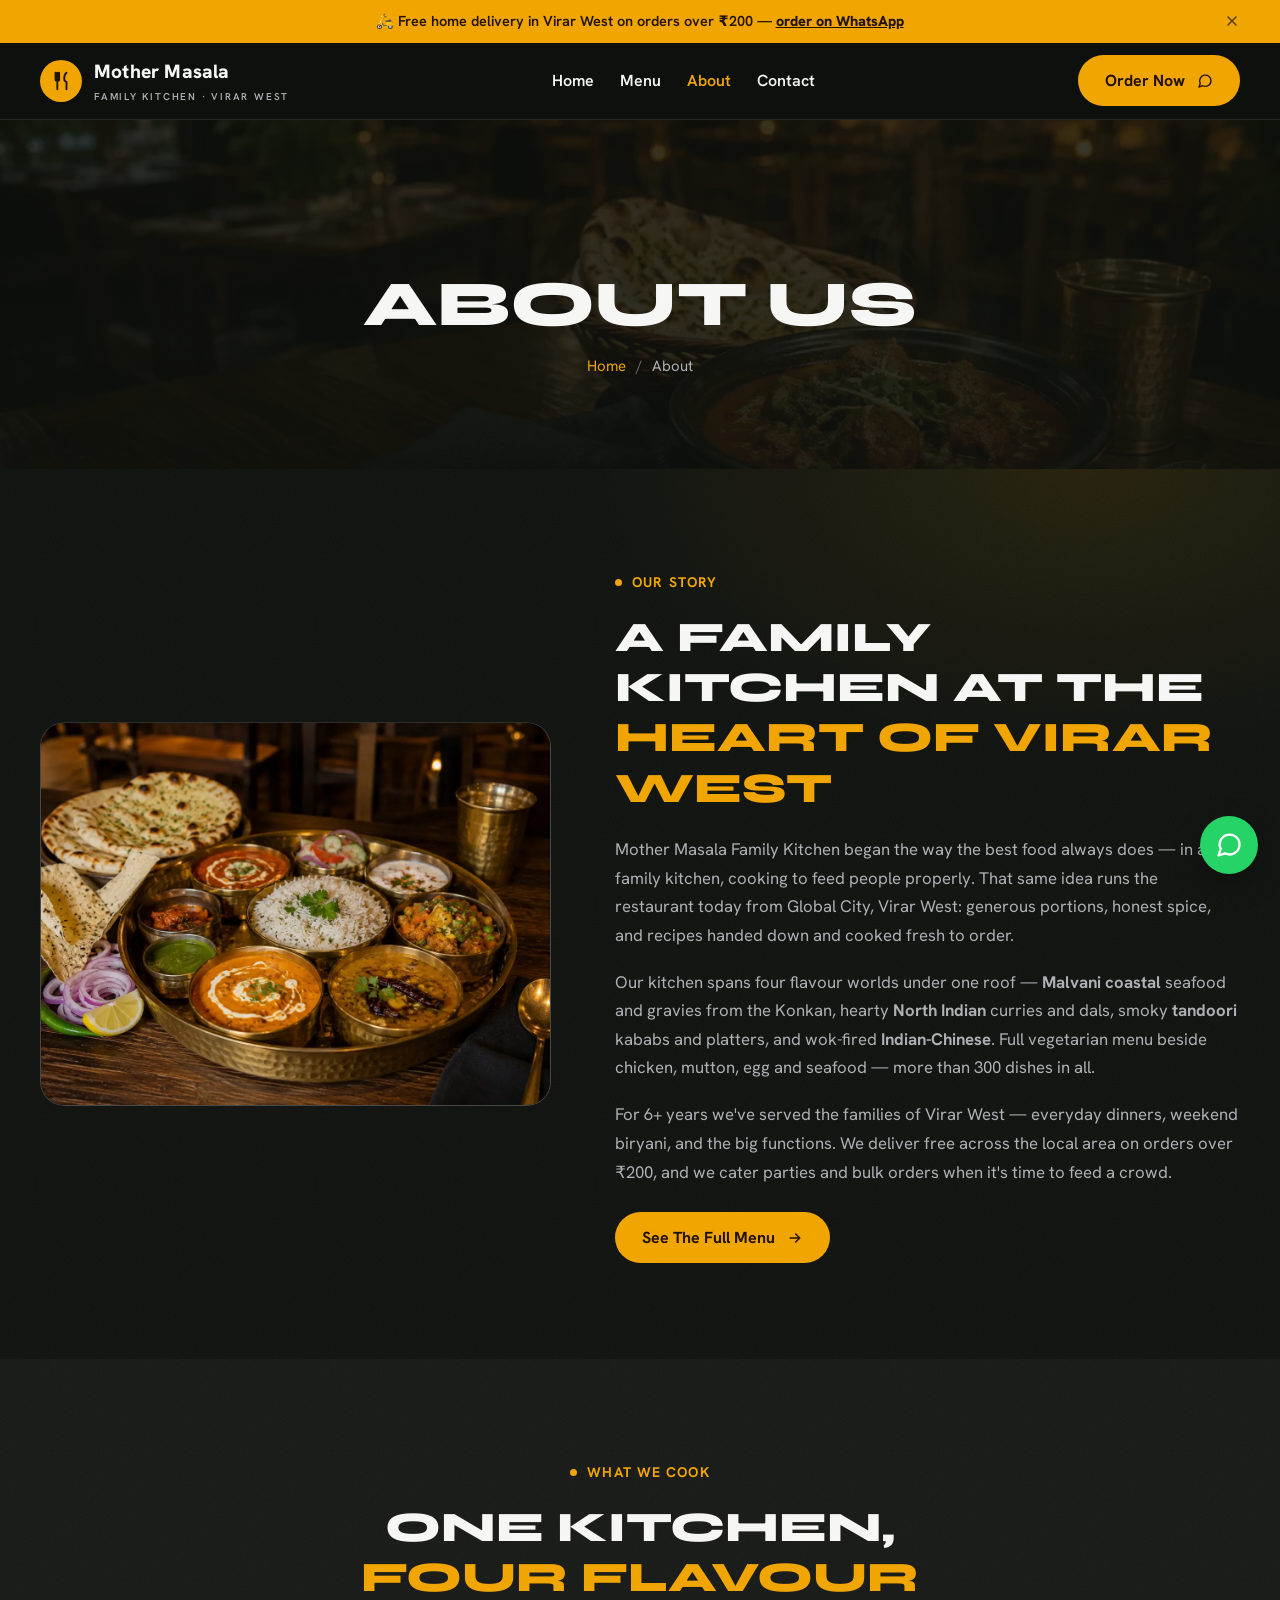
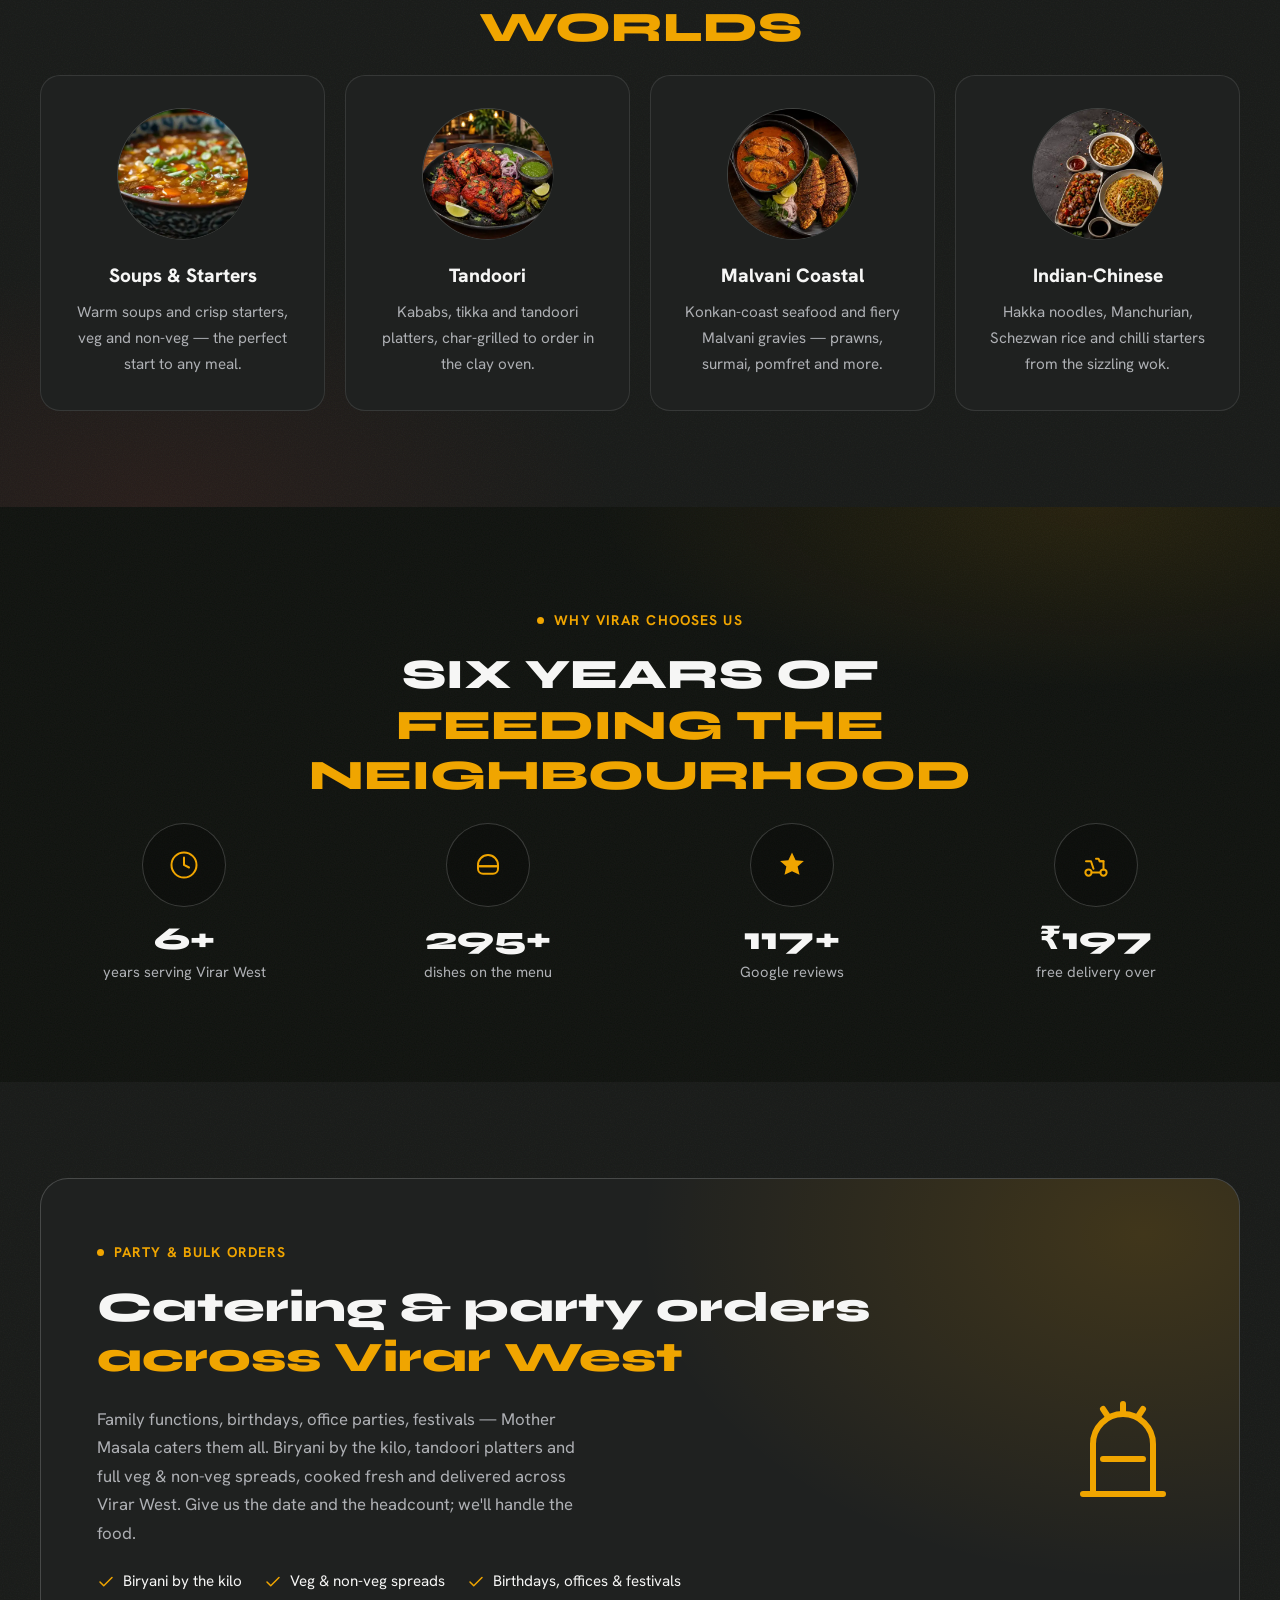
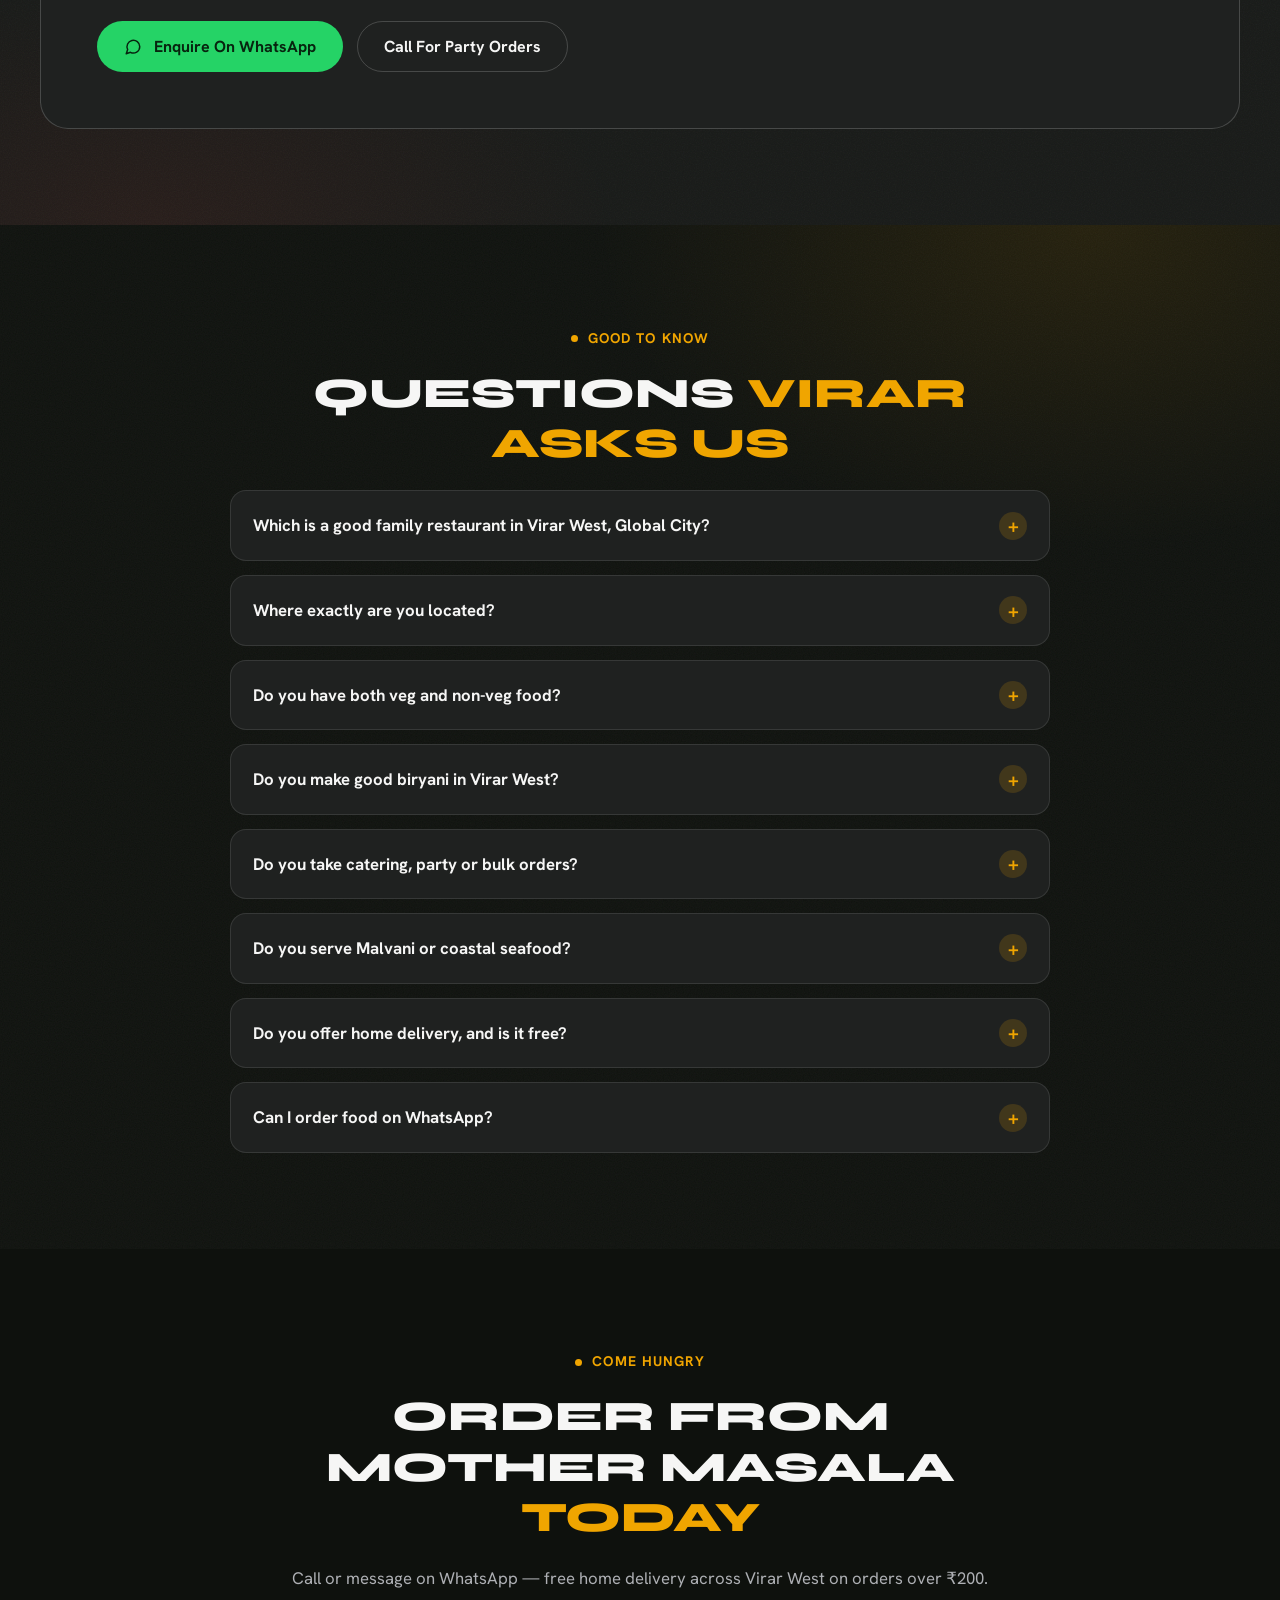
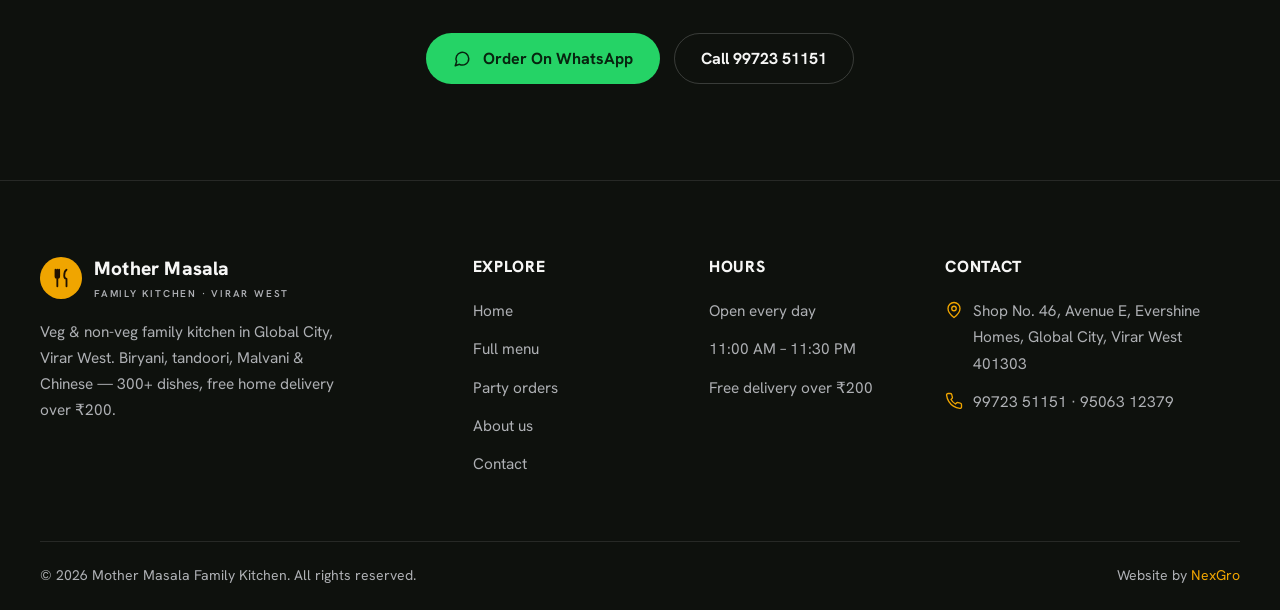
==== about.html @ 37868509 "Rebuild site: new design, 4 pages, SEO-preserving migration Replaces the Tailwind-CDN build with a h" ====
<!DOCTYPE html>
<html lang="en">
<head>
  <meta charset="UTF-8">
  <meta name="viewport" content="width=device-width, initial-scale=1">
  <title>About Us | Mother Masala Family Kitchen, Global City, Virar West</title>
  <meta name="description" content="Mother Masala Family Kitchen — a family restaurant in Global City, Virar West serving veg &amp; non-veg since day one: biryani, tandoori, Malvani coastal &amp; Indian-Chinese. Catering, party orders &amp; free home delivery over ₹200.">
  <meta name="robots" content="index, follow">
  <link rel="canonical" href="https://mothermasalafamilykitchen.online/about.html">
  <meta property="og:type" content="website">
  <meta property="og:title" content="About Mother Masala Family Kitchen, Virar West">
  <meta property="og:description" content="Family kitchen in Global City, Virar West — biryani, tandoori, Malvani &amp; Chinese. Catering &amp; free delivery over ₹200.">
  <meta property="og:url" content="https://mothermasalafamilykitchen.online/about.html">
  <meta property="og:image" content="https://mothermasalafamilykitchen.online/assets/img/og-image.jpg">
  <meta property="og:image:width" content="1200">
  <meta property="og:image:height" content="630">
  <meta property="og:locale" content="en_IN">
  <meta property="og:site_name" content="Mother Masala Family Kitchen">
  <meta name="twitter:card" content="summary_large_image">
  <meta name="twitter:title" content="About Mother Masala Family Kitchen, Virar West">
  <meta name="twitter:description" content="Family kitchen in Global City, Virar West — biryani, tandoori, Malvani &amp; Chinese. Catering &amp; free delivery over ₹200.">
  <meta name="twitter:image" content="https://mothermasalafamilykitchen.online/assets/img/og-image.jpg">
  <meta name="theme-color" content="#0e110d">
  <link rel="icon" type="image/png" href="assets/logo.png">
  <script>document.documentElement.classList.add('js')</script>
  <link rel="preconnect" href="https://fonts.googleapis.com">
  <link rel="preconnect" href="https://fonts.gstatic.com" crossorigin>
  <link href="https://fonts.googleapis.com/css2?family=Hanken+Grotesk:wght@400..800&family=Syne:wght@700..800&display=swap" rel="stylesheet">
  <link rel="stylesheet" href="assets/css/style.css">
  <script type="application/ld+json">
  {
    "@context": "https://schema.org",
    "@type": "FAQPage",
    "mainEntity": [
      { "@type": "Question", "name": "Which is a good family restaurant in Virar West, Global City?", "acceptedAnswer": { "@type": "Answer", "text": "Mother Masala Family Kitchen is a veg & non-veg family restaurant in Global City, Virar West — Shop No. 46, Avenue E, Evershine Homes. We serve biryani, tandoori, Malvani coastal and Indian-Chinese, with 300+ dishes, open every day from 11:00 AM to 11:30 PM." } },
      { "@type": "Question", "name": "Where exactly is Mother Masala located in Virar West?", "acceptedAnswer": { "@type": "Answer", "text": "We are at Shop No. 46, Avenue E, Evershine Homes, Global City, Virar West, Maharashtra 401303 — a short auto-rickshaw ride from Virar railway station." } },
      { "@type": "Question", "name": "Do you have both veg and non-veg food?", "acceptedAnswer": { "@type": "Answer", "text": "Yes. We have a full vegetarian menu — paneer dishes, veg biryani, Chinese and veg tandoori — alongside chicken, mutton, egg and seafood. Over 300 dishes in total." } },
      { "@type": "Question", "name": "Do you make good biryani in Virar West?", "acceptedAnswer": { "@type": "Answer", "text": "Biryani is one of our most-ordered dishes. We make chicken, mutton, veg, egg and Hyderabadi-style biryani, cooked fresh in half and full portions — and by the kilo for parties and bulk orders." } },
      { "@type": "Question", "name": "Do you take catering, party or bulk orders in Virar West?", "acceptedAnswer": { "@type": "Answer", "text": "Yes. Mother Masala takes catering, party and bulk orders across Virar West for family functions, birthdays, office parties and festivals — biryani by the kilo, tandoori platters and veg & non-veg spreads. Message or call us with your date and headcount." } },
      { "@type": "Question", "name": "Do you serve Malvani or coastal seafood?", "acceptedAnswer": { "@type": "Answer", "text": "Yes. We serve Malvani chicken and mutton, plus coastal seafood — prawns, surmai, pomfret and bangda — priced on request at the day's market rate." } },
      { "@type": "Question", "name": "Do you offer home delivery in Virar West, and is it free?", "acceptedAnswer": { "@type": "Answer", "text": "We deliver across the Virar West area. Home delivery is free on orders over ₹200. Order on WhatsApp or by phone." } },
      { "@type": "Question", "name": "Can I order food on WhatsApp?", "acceptedAnswer": { "@type": "Answer", "text": "Yes — WhatsApp is the fastest way to order. Message +91 99723 51151 and we'll confirm your order and delivery time." } }
    ]
  }
  </script>
</head>
<body>
  <a class="skip-link" href="#main">Skip to content</a>

  <div class="delivery-banner" role="region" aria-label="Delivery offer">
    <div class="container">
      <span>🛵 Free home delivery in Virar West on orders over ₹200 — <a href="https://wa.me/919972351151?text=Hi%2C%20I%27d%20like%20to%20order%20from%20Mother%20Masala%3A%20">order on WhatsApp</a></span>
      <button class="banner-close" aria-label="Dismiss offer"><svg width="16" height="16" viewBox="0 0 24 24" fill="none" stroke="currentColor" stroke-width="2.4" stroke-linecap="round"><path d="M6 6l12 12M18 6L6 18"/></svg></button>
    </div>
  </div>

  <header class="site-header">
    <div class="container header-inner">
      <a class="brand" href="index.html">
        <span class="brand-mark" aria-hidden="true"><svg width="22" height="22" viewBox="0 0 24 24" fill="none" stroke="currentColor" stroke-width="2" stroke-linecap="round" stroke-linejoin="round"><path d="M6 3v7a2 2 0 0 0 4 0V3M8 3v18M18 3c-1.5 1-2.5 3-2.5 6.5 0 2 .5 3 2.5 3.5V21"/></svg></span>
        <span>Mother Masala<small>Family Kitchen · Virar West</small></span>
      </a>
      <nav class="site-nav" aria-label="Main">
        <a href="index.html">Home</a>
        <a href="menu.html">Menu</a>
        <a href="about.html" aria-current="page">About</a>
        <a href="contact.html">Contact</a>
      </nav>
      <a class="btn btn-accent header-cta" href="https://wa.me/919972351151?text=Hi%2C%20I%27d%20like%20to%20order%20from%20Mother%20Masala%3A%20">
        Order now
        <svg width="16" height="16" viewBox="0 0 24 24" fill="none" stroke="currentColor" stroke-width="2" stroke-linecap="round" stroke-linejoin="round" aria-hidden="true"><path d="M21 11.5a8.5 8.5 0 0 1-12.4 7.6L3 21l1.9-5.6A8.5 8.5 0 1 1 21 11.5Z"/></svg>
      </a>
      <button class="nav-toggle" aria-expanded="false" aria-label="Menu"><span></span><span></span><span></span></button>
    </div>
  </header>

  <main id="main">
    <!-- page-header band -->
    <section class="page-header">
      <div class="container">
        <h1 data-word-reveal>About Us</h1>
        <nav class="breadcrumb" aria-label="Breadcrumb"><a href="index.html">Home</a><span class="sep">/</span><span>About</span></nav>
      </div>
    </section>

    <!-- story split -->
    <section class="section about-legacy bg-warm">
      <div class="container legacy-grid">
        <figure class="legacy-panel" data-reveal>
          <img src="assets/img/legacy.webp" width="1000" height="750" loading="lazy" alt="Mother Masala family-style Indian spread">
        </figure>
        <div class="legacy-copy">
          <span class="eyebrow">Our story</span>
          <h2 data-word-reveal="scroll">A family kitchen at the <span class="accent-word">heart of Virar West</span></h2>
          <p data-fade>Mother Masala Family Kitchen began the way the best food always does — in a family kitchen, cooking to feed people properly. That same idea runs the restaurant today from Global City, Virar West: generous portions, honest spice, and recipes handed down and cooked fresh to order.</p>
          <p data-fade>Our kitchen spans four flavour worlds under one roof — <strong>Malvani coastal</strong> seafood and gravies from the Konkan, hearty <strong>North Indian</strong> curries and dals, smoky <strong>tandoori</strong> kababs and platters, and wok-fired <strong>Indian-Chinese</strong>. Full vegetarian menu beside chicken, mutton, egg and seafood — more than 300 dishes in all.</p>
          <p data-fade>For 6+ years we've served the families of Virar West — everyday dinners, weekend biryani, and the big functions. We deliver free across the local area on orders over ₹200, and we cater parties and bulk orders when it's time to feed a crowd.</p>
          <div class="legacy-actions" data-fade>
            <a class="btn btn-accent" href="menu.html">See the full menu<svg width="16" height="16" viewBox="0 0 24 24" fill="none" stroke="currentColor" stroke-width="2.4" stroke-linecap="round"><path d="M5 12h14M13 6l6 6-6 6"/></svg></a>
          </div>
        </div>
      </div>
    </section>

    <!-- cuisine range -->
    <section class="section cuisines bg-warm-2">
      <div class="container">
        <div class="section-head center">
          <span class="eyebrow">What we cook</span>
          <h2 data-word-reveal="scroll">One kitchen, <span class="accent-word">four flavour worlds</span></h2>
        </div>
        <div class="cuisine-grid" data-fade-group="4">
          <article class="cuisine-card"><figure class="cuisine-photo" data-reveal><img src="assets/img/cuisine-soup.webp" width="480" height="480" loading="lazy" alt="Hot Indian-Chinese soup"></figure><h3>Soups &amp; Starters</h3><p>Warm soups and crisp starters, veg and non-veg — the perfect start to any meal.</p></article>
          <article class="cuisine-card"><figure class="cuisine-photo" data-reveal><img src="assets/img/cuisine-tandoori.webp" width="480" height="480" loading="lazy" alt="Tandoori grill platter"></figure><h3>Tandoori</h3><p>Kababs, tikka and tandoori platters, char-grilled to order in the clay oven.</p></article>
          <article class="cuisine-card"><figure class="cuisine-photo" data-reveal><img src="assets/img/cuisine-seafood.webp" width="480" height="480" loading="lazy" alt="Malvani coastal curry"></figure><h3>Malvani Coastal</h3><p>Konkan-coast seafood and fiery Malvani gravies — prawns, surmai, pomfret and more.</p></article>
          <article class="cuisine-card"><figure class="cuisine-photo" data-reveal><img src="assets/img/cuisine-noodles.webp" width="480" height="480" loading="lazy" alt="Indian-Chinese hakka noodles"></figure><h3>Indian-Chinese</h3><p>Hakka noodles, Manchurian, Schezwan rice and chilli starters from the sizzling wok.</p></article>
        </div>
      </div>
    </section>

    <!-- why / stats -->
    <section class="section whyus bg-warm">
      <div class="container">
        <div class="section-head center">
          <span class="eyebrow">Why Virar chooses us</span>
          <h2 data-word-reveal="scroll">Six years of <span class="accent-word">feeding the neighbourhood</span></h2>
        </div>
        <div class="stats-strip" data-fade-group="4" style="border-top:0;margin-top:20px;padding-top:0">
          <div class="stat-item"><span class="stat-circ" aria-hidden="true"><svg width="30" height="30" viewBox="0 0 24 24" fill="none" stroke="currentColor" stroke-width="1.6" stroke-linecap="round"><circle cx="12" cy="12" r="10"/><path d="M12 6v6l4 2"/></svg></span><span class="num"><span data-count="6">0</span>+</span><span class="lbl">years serving Virar West</span></div>
          <div class="stat-item"><span class="stat-circ" aria-hidden="true"><svg width="30" height="30" viewBox="0 0 24 24" fill="none" stroke="currentColor" stroke-width="1.6" stroke-linecap="round" stroke-linejoin="round"><path d="M4 12a8 8 0 0 1 16 0v1H4Z"/><path d="M4 13h16v2a4 4 0 0 1-4 4H8a4 4 0 0 1-4-4Z"/></svg></span><span class="num"><span data-count="300">0</span>+</span><span class="lbl">dishes on the menu</span></div>
          <div class="stat-item"><span class="stat-circ" aria-hidden="true"><svg width="30" height="30" viewBox="0 0 24 24" fill="currentColor"><path d="M12 2l2.9 6.26 6.6.56-5 4.4 1.5 6.48L12 16.9 5.99 19.7l1.5-6.48-5-4.4 6.6-.56L12 2Z"/></svg></span><span class="num"><span data-count="119">0</span>+</span><span class="lbl">Google reviews</span></div>
          <div class="stat-item"><span class="stat-circ" aria-hidden="true"><svg width="30" height="30" viewBox="0 0 24 24" fill="none" stroke="currentColor" stroke-width="1.6" stroke-linecap="round" stroke-linejoin="round"><circle cx="6" cy="18" r="2.5"/><circle cx="18" cy="18" r="2.5"/><path d="M8.5 18h7M18 15.5V9h-3l-1-2h-2"/><path d="M4 9h4l2 6M15 9h3"/></svg></span><span class="num">₹<span data-count="200">0</span></span><span class="lbl">free delivery over</span></div>
        </div>
      </div>
    </section>

    <!-- party / catering -->
    <section class="section party bg-warm-2" id="party">
      <div class="container">
        <div class="party-inner" data-fade>
          <div class="party-copy">
            <span class="eyebrow">Party &amp; bulk orders</span>
            <h2 data-word-reveal="scroll">Catering &amp; party orders <span class="accent-word">across Virar West</span></h2>
            <p class="lead">Family functions, birthdays, office parties, festivals — Mother Masala caters them all. Biryani by the kilo, tandoori platters and full veg &amp; non-veg spreads, cooked fresh and delivered across Virar West. Give us the date and the headcount; we'll handle the food.</p>
            <ul class="party-points">
              <li><svg width="18" height="18" viewBox="0 0 24 24" fill="none" stroke="currentColor" stroke-width="2" stroke-linecap="round" stroke-linejoin="round"><path d="M20 6 9 17l-5-5"/></svg>Biryani by the kilo</li>
              <li><svg width="18" height="18" viewBox="0 0 24 24" fill="none" stroke="currentColor" stroke-width="2" stroke-linecap="round" stroke-linejoin="round"><path d="M20 6 9 17l-5-5"/></svg>Veg &amp; non-veg spreads</li>
              <li><svg width="18" height="18" viewBox="0 0 24 24" fill="none" stroke="currentColor" stroke-width="2" stroke-linecap="round" stroke-linejoin="round"><path d="M20 6 9 17l-5-5"/></svg>Birthdays, offices &amp; festivals</li>
            </ul>
            <div class="party-actions">
              <a class="btn btn-wa" href="https://wa.me/919972351151?text=Hi%20Mother%20Masala%2C%20I%27d%20like%20to%20enquire%20about%20party%20%2F%20catering%20orders%3A"><svg width="18" height="18" viewBox="0 0 24 24" fill="none" stroke="currentColor" stroke-width="2" stroke-linecap="round" stroke-linejoin="round" aria-hidden="true"><path d="M21 11.5a8.5 8.5 0 0 1-12.4 7.6L3 21l1.9-5.6A8.5 8.5 0 1 1 21 11.5Z"/></svg>Enquire on WhatsApp</a>
              <a class="btn btn-outline" href="tel:+919972351151">Call for party orders</a>
            </div>
          </div>
          <svg class="party-icon" viewBox="0 0 24 24" fill="none" stroke="currentColor" stroke-width="1.2" stroke-linecap="round" stroke-linejoin="round" aria-hidden="true"><path d="M4 20h16M6 20V10a6 6 0 0 1 12 0v10"/><path d="M12 4V2M9 4.5 8 3M15 4.5 16 3"/><path d="M8 13h8"/></svg>
        </div>
      </div>
    </section>

    <!-- FAQ -->
    <section class="section faq bg-warm">
      <div class="container">
        <div class="section-head center">
          <span class="eyebrow">Good to know</span>
          <h2 data-word-reveal="scroll">Questions <span class="accent-word">Virar asks us</span></h2>
        </div>
        <div class="faq-list" data-fade-group="4">
          <details class="faq-item"><summary>Which is a good family restaurant in Virar West, Global City?</summary><div class="faq-a">Mother Masala Family Kitchen is a veg &amp; non-veg family restaurant right in Global City, Virar West — Shop No. 46, Avenue E, Evershine Homes. We serve biryani, tandoori, Malvani coastal and Indian-Chinese, with 300+ dishes, open every day 11:00 AM – 11:30 PM.</div></details>
          <details class="faq-item"><summary>Where exactly are you located?</summary><div class="faq-a">Shop No. 46, Avenue E, Evershine Homes, Global City, Virar West, Maharashtra 401303 — a short auto-rickshaw ride from Virar railway station. <a href="https://www.google.com/maps/search/Evershine+Homes+Global+City+Virar+West+401303">Get directions on Google Maps.</a></div></details>
          <details class="faq-item"><summary>Do you have both veg and non-veg food?</summary><div class="faq-a">Yes. There's a full vegetarian menu — paneer, veg biryani, veg Chinese and veg tandoori — right beside chicken, mutton, egg and seafood. More than 300 dishes in total.</div></details>
          <details class="faq-item"><summary>Do you make good biryani in Virar West?</summary><div class="faq-a">Biryani is one of our most-ordered dishes — chicken, mutton, veg, egg and Hyderabadi styles, cooked fresh in half and full portions, and available by the kilo for parties.</div></details>
          <details class="faq-item"><summary>Do you take catering, party or bulk orders?</summary><div class="faq-a">Yes — we cater family functions, birthdays, office parties and festivals across Virar West: biryani by the kilo, tandoori platters and veg &amp; non-veg spreads. <a href="https://wa.me/919972351151?text=Hi%20Mother%20Masala%2C%20I%27d%20like%20to%20enquire%20about%20party%20%2F%20catering%20orders%3A">Message us on WhatsApp</a> with your date and headcount.</div></details>
          <details class="faq-item"><summary>Do you serve Malvani or coastal seafood?</summary><div class="faq-a">Yes — Malvani chicken and mutton, plus coastal seafood like prawns, surmai, pomfret and bangda, priced on request at the day's market rate.</div></details>
          <details class="faq-item"><summary>Do you offer home delivery, and is it free?</summary><div class="faq-a">We deliver across the Virar West area, and home delivery is free on orders over ₹200. Order on WhatsApp or by phone.</div></details>
          <details class="faq-item"><summary>Can I order food on WhatsApp?</summary><div class="faq-a">Yes — WhatsApp is the fastest way. <a href="https://wa.me/919972351151?text=Hi%2C%20I%27d%20like%20to%20order%20from%20Mother%20Masala%3A%20">Message +91 99723 51151</a> and we'll confirm your order and delivery time.</div></details>
        </div>
      </div>
    </section>

    <!-- order/delivery CTA band -->
    <section class="section reviews bg-band band-delivery">
      <div class="container">
        <div class="section-head center">
          <span class="eyebrow">Come hungry</span>
          <h2 data-word-reveal="scroll">Order from Mother Masala <span class="accent-word">today</span></h2>
          <p>Call or message on WhatsApp — free home delivery across Virar West on orders over ₹200.</p>
        </div>
        <div class="reviews-cta" style="justify-content:center;display:flex;flex-wrap:wrap;gap:14px" data-fade>
          <a class="btn btn-wa" href="https://wa.me/919972351151?text=Hi%2C%20I%27d%20like%20to%20order%20from%20Mother%20Masala%3A%20"><svg width="18" height="18" viewBox="0 0 24 24" fill="none" stroke="currentColor" stroke-width="2" stroke-linecap="round" stroke-linejoin="round" aria-hidden="true"><path d="M21 11.5a8.5 8.5 0 0 1-12.4 7.6L3 21l1.9-5.6A8.5 8.5 0 1 1 21 11.5Z"/></svg>Order on WhatsApp</a>
          <a class="btn btn-outline" href="tel:+919972351151">Call 99723 51151</a>
        </div>
      </div>
    </section>
  </main>

  <footer class="site-footer">
    <div class="container">
      <div class="footer-grid">
        <div class="footer-brand">
          <a class="brand" href="index.html"><span class="brand-mark" aria-hidden="true"><svg width="22" height="22" viewBox="0 0 24 24" fill="none" stroke="currentColor" stroke-width="2" stroke-linecap="round" stroke-linejoin="round"><path d="M6 3v7a2 2 0 0 0 4 0V3M8 3v18M18 3c-1.5 1-2.5 3-2.5 6.5 0 2 .5 3 2.5 3.5V21"/></svg></span><span>Mother Masala<small>Family Kitchen · Virar West</small></span></a>
          <p>Veg &amp; non-veg family kitchen in Global City, Virar West. Biryani, tandoori, Malvani &amp; Chinese — 300+ dishes, free home delivery over ₹200.</p>
        </div>
        <nav aria-label="Footer">
          <h3>Explore</h3>
          <ul class="footer-list"><li><a href="index.html">Home</a></li><li><a href="menu.html">Full menu</a></li><li><a href="index.html#party">Party orders</a></li><li><a href="about.html">About us</a></li><li><a href="contact.html">Contact</a></li></ul>
        </nav>
        <div>
          <h3>Hours</h3>
          <ul class="footer-list"><li>Open every day</li><li>11:00 AM – 11:30 PM</li><li>Free delivery over ₹200</li></ul>
        </div>
        <div>
          <h3>Contact</h3>
          <ul class="footer-contact">
            <li><svg width="18" height="18" viewBox="0 0 24 24" fill="none" stroke="currentColor" stroke-width="1.8" stroke-linecap="round" stroke-linejoin="round" aria-hidden="true"><path d="M20 10c0 6-8 12-8 12s-8-6-8-12a8 8 0 0 1 16 0Z"/><circle cx="12" cy="10" r="3"/></svg><span>Shop No. 46, Avenue E, Evershine Homes, Global City, Virar West 401303</span></li>
            <li><svg width="18" height="18" viewBox="0 0 24 24" fill="none" stroke="currentColor" stroke-width="1.8" stroke-linecap="round" stroke-linejoin="round" aria-hidden="true"><path d="M22 16.9v3a2 2 0 0 1-2.2 2 19.8 19.8 0 0 1-8.6-3.1 19.5 19.5 0 0 1-6-6A19.8 19.8 0 0 1 2.1 4.2 2 2 0 0 1 4.1 2h3a2 2 0 0 1 2 1.7c.1 1 .4 2 .7 2.9a2 2 0 0 1-.5 2.1L8 10a16 16 0 0 0 6 6l1.3-1.3a2 2 0 0 1 2.1-.5c.9.3 1.9.6 2.9.7a2 2 0 0 1 1.7 2Z"/></svg><span><a href="tel:+919972351151">99723 51151</a> · <a href="tel:+919506312379">95063 12379</a></span></li>
          </ul>
        </div>
      </div>
      <div class="footer-bottom"><p>© 2026 Mother Masala Family Kitchen. All rights reserved.</p><p>Website by <a href="#">NexGro</a></p></div>
    </div>
  </footer>

  <nav class="mobile-dock" aria-label="Quick actions">
    <a class="dock-call" href="tel:+919972351151"><svg width="16" height="16" viewBox="0 0 24 24" fill="none" stroke="currentColor" stroke-width="2" stroke-linecap="round" stroke-linejoin="round" aria-hidden="true"><path d="M22 16.9v3a2 2 0 0 1-2.2 2 19.8 19.8 0 0 1-8.6-3.1 19.5 19.5 0 0 1-6-6A19.8 19.8 0 0 1 2.1 4.2 2 2 0 0 1 4.1 2h3a2 2 0 0 1 2 1.7c.1 1 .4 2 .7 2.9a2 2 0 0 1-.5 2.1L8 10a16 16 0 0 0 6 6l1.3-1.3a2 2 0 0 1 2.1-.5c.9.3 1.9.6 2.9.7a2 2 0 0 1 1.7 2Z"/></svg>Call</a>
    <a class="dock-wa" href="https://wa.me/919972351151?text=Hi%2C%20I%27d%20like%20to%20order%20from%20Mother%20Masala%3A%20"><svg width="16" height="16" viewBox="0 0 24 24" fill="none" stroke="currentColor" stroke-width="2" stroke-linecap="round" stroke-linejoin="round" aria-hidden="true"><path d="M21 11.5a8.5 8.5 0 0 1-12.4 7.6L3 21l1.9-5.6A8.5 8.5 0 1 1 21 11.5Z"/></svg>WhatsApp</a>
    <a class="dock-menu" href="menu.html"><svg width="16" height="16" viewBox="0 0 24 24" fill="none" stroke="currentColor" stroke-width="2" stroke-linecap="round" stroke-linejoin="round" aria-hidden="true"><path d="M4 6h16M4 12h16M4 18h16"/></svg>Menu</a>
  </nav>
  <a class="wa-float" href="https://wa.me/919972351151?text=Hi%2C%20I%27d%20like%20to%20order%20from%20Mother%20Masala%3A%20" aria-label="Order on WhatsApp"><svg width="28" height="28" viewBox="0 0 24 24" fill="none" stroke="currentColor" stroke-width="2" stroke-linecap="round" stroke-linejoin="round" aria-hidden="true"><path d="M21 11.5a8.5 8.5 0 0 1-12.4 7.6L3 21l1.9-5.6A8.5 8.5 0 1 1 21 11.5Z"/></svg></a>

  <script src="assets/js/motion.js" defer></script>
  <script>
    (function () {
      var toggle = document.querySelector('.nav-toggle'), header = document.querySelector('.site-header');
      if (toggle && header) toggle.addEventListener('click', function () { var o = header.classList.toggle('nav-open'); toggle.setAttribute('aria-expanded', o ? 'true' : 'false'); });
      var close = document.querySelector('.banner-close');
      if (close) close.addEventListener('click', function () { document.body.classList.add('banner-dismissed'); });
    })();
  </script>
</body>
</html>
---- assets/css/style.css ----
/* Mother Masala Family Kitchen — Virar West
   Warm Indian-restaurant palette on a dark premium base.
   Structure measured from Spicyhunt (Awaiken); all code original, recolored warm.
   Two hero color options: :root = Option A (saffron-led). body.palette-b = Option B (chili-red-led). */

/* ============================== TOKENS ============================== */
:root {
  /* neutral dark base (measured from Spicyhunt: base #0E110D, alt #1F2120) —
     neutral dark + warm accent = the premium contrast */
  --bg: #0e110d;            /* neutral near-black */
  --bg-2: #171917;          /* neutral charcoal, alternating sections */
  --card: #1f2120;          /* raised neutral card on dark (their --secondary) */
  --heading: #f6f6f5;       /* near-white */
  --text: #aeb0b4;          /* neutral muted grey (their --text-color) */
  --line: rgba(255, 255, 255, 0.1);
  --line-strong: rgba(255, 255, 255, 0.18);

  /* Option A — SAFFRON leads (accent stays warm) */
  --accent: #f0a500;        /* saffron/amber */
  --accent-2: #c0392b;      /* deep chili red (secondary) */
  --accent-ink: #221200;    /* text on saffron */

  --veg: #3fae6a;           /* veg green dot */
  --nonveg: #d1433b;        /* non-veg red dot */
  --wa: #25d366;

  /* warm cream (deliberate deviation — Spicyhunt itself has no light sections) */
  --cream: #faf6f0;
  --cream-heading: #2b1d14;
  --cream-text: #5f4b3d;
  --accent-on-cream: #b45309;   /* darker saffron for contrast on cream */

  /* faint film grain for dark slabs (SVG noise, ~4%) */
  --grain: url("data:image/svg+xml,%3Csvg xmlns='http://www.w3.org/2000/svg' width='140' height='140'%3E%3Cfilter id='n'%3E%3CfeTurbulence type='fractalNoise' baseFrequency='.85' numOctaves='2'/%3E%3C/filter%3E%3Crect width='140' height='140' filter='url(%23n)' opacity='.05'/%3E%3C/svg%3E");
  --shadow: 0 20px 50px rgba(0, 0, 0, 0.35);
  --shadow-soft: 0 10px 30px rgba(0, 0, 0, 0.25);
  --font: "Hanken Grotesk", "Segoe UI", system-ui, sans-serif;
  --font-display: "Syne", "Hanken Grotesk", system-ui, sans-serif;

  /* toggle: Swiggy/Zomato delivery buttons (spec: built but hidden). Set to inline-flex to reveal. */
  --aggregator-display: none;
}

/* Option B — CHILI RED leads (saffron becomes secondary) */
body.palette-b {
  --accent: #cf3a2b;
  --accent-2: #f0a500;
  --accent-ink: #fff4e8;
  --accent-on-cream: #a32517;
}

/* ============================== BASE ============================== */
*, *::before, *::after { box-sizing: border-box; }
html { -webkit-text-size-adjust: 100%; overflow-x: clip; } /* guard stray/transient horizontal overflow; clip keeps sticky working */
body {
  margin: 0; font-family: var(--font); font-size: 18px; line-height: 1.7;
  color: var(--text); background: var(--bg);
}
h1, h2, h3, h4 { font-family: var(--font); color: var(--heading); margin: 0 0 0.5em; font-weight: 800; }
p { margin: 0 0 1em; }
ul { margin: 0; padding: 0; list-style: none; }
a { color: var(--accent); }
img, svg { max-width: 100%; display: block; }
figure { margin: 0; }
::selection { background: var(--accent); color: var(--accent-ink); }
:focus-visible { outline: 3px solid var(--accent); outline-offset: 3px; }
[id] { scroll-margin-top: 96px; }
.container { max-width: 1240px; padding-inline: 20px; margin-inline: auto; }
.sr-only { position: absolute; width: 1px; height: 1px; padding: 0; margin: -1px; overflow: hidden; clip: rect(0 0 0 0); white-space: nowrap; border: 0; }
.skip-link { position: absolute; left: -9999px; top: 0; background: var(--accent); color: var(--accent-ink); padding: 12px 20px; z-index: 200; border-radius: 0 0 12px 0; font-weight: 700; }
.skip-link:focus { left: 0; }

/* ============================== TYPE / SECTION ============================== */
.section { padding: 96px 0; position: relative; }
.section-tint { background: var(--bg-2); }

/* ---- background system (measured from Spicyhunt: base / charcoal / parallax photo bands) ---- */
/* dark slab with warm glow + faint grain — never a dead-flat block */
.bg-warm {
  background:
    var(--grain),
    radial-gradient(55% 45% at 85% 0%, color-mix(in srgb, var(--accent) 10%, transparent), transparent 70%),
    var(--bg);
}
.bg-warm-2 {
  background:
    var(--grain),
    radial-gradient(50% 45% at 12% 100%, color-mix(in srgb, var(--accent-2) 9%, transparent), transparent 72%),
    #171917;
}
/* parallax photo band (their .parallaxie: photo + fixed attachment)
   NOTE: url() in a custom property resolves relative to THIS stylesheet, so
   band-image modifiers below use ../img/ paths — never set --band-img inline. */
.bg-band {
  background:
    linear-gradient(rgba(14, 17, 13, 0.84), rgba(14, 17, 13, 0.84)),
    var(--band-img) center / cover no-repeat var(--bg);
}
.band-grill { --band-img: url("../img/band-grill.webp"); }
.band-delivery { --band-img: url("../img/delivery-bg.webp"); }
.band-hero { --band-img: url("../img/hero-bg.webp"); }
@media (min-width: 992px) {
  .bg-band { background-attachment: fixed, fixed; } /* parallax on desktop only */
}
/* warm cream section (light break) */
.section-cream { background: var(--cream); }
.section-cream h2, .section-cream h3 { color: var(--cream-heading); }
.section-cream p, .section-cream .section-head p { color: var(--cream-text); }
.section-cream .eyebrow { color: var(--accent-on-cream); }
.section-cream .eyebrow::before { background: var(--accent-on-cream); }
.section-cream .accent-word { color: var(--accent-on-cream); } /* saffron fails contrast on cream */
.eyebrow {
  display: inline-flex; align-items: center; gap: 10px;
  font-size: 14px; font-weight: 700; letter-spacing: 1.12px; text-transform: uppercase;
  color: var(--accent); margin-bottom: 18px;
}
.eyebrow::before { content: ""; width: 7px; height: 7px; border-radius: 50%; background: var(--accent); }
h1, h2 { font-family: var(--font-display); }
h1 { font-size: clamp(2.5rem, 1.4rem + 4.2vw, 4.25rem); line-height: 1.1; text-transform: uppercase; letter-spacing: -0.005em; } /* 68px max, measured */
h2 { font-size: clamp(1.8rem, 1.25rem + 2.2vw, 2.625rem); line-height: 1.2; text-transform: uppercase; } /* 42px max, measured */
.accent-word { color: var(--accent); }
.section-head { max-width: 720px; }
.section-head.center { margin-inline: auto; text-align: center; }
.section-head.center .eyebrow { justify-content: center; }
.section-head p { color: var(--text); font-size: 1.05rem; }

/* ============================== BUTTONS ============================== */
.btn {
  display: inline-flex; align-items: center; gap: 12px;
  border-radius: 30px; padding: 15px 26px; font-family: var(--font);
  font-size: 16px; font-weight: 700; line-height: 1.2; text-transform: capitalize;
  text-decoration: none; border: 1.5px solid transparent; cursor: pointer;
  transition: background-color .45s ease, color .45s ease, border-color .45s ease, transform .45s ease;
}
.btn:hover { transform: translateY(-3px); }
.btn svg { flex: none; }
.btn-accent { background: var(--accent); color: var(--accent-ink); }
.btn-accent:hover { background: var(--heading); color: var(--bg); }
.btn-wa { background: var(--wa); color: #07240f; }
.btn-wa:hover { background: #34e07a; }
.btn-outline { border-color: var(--line-strong); color: var(--heading); }
.btn-outline:hover { border-color: var(--accent); color: var(--accent); background: transparent; }
.btn-ghost { color: var(--accent); padding: 15px 4px; border-radius: 0; }
.btn-ghost:hover { color: var(--heading); }


/* ---- why-us features + stats strip (Spicyhunt ingredients pattern) ---- */
.whyus-grid { display: grid; gap: 44px; align-items: center; }
.feat-list { display: grid; gap: 22px; margin-top: 6px; }
.feat-item { display: flex; gap: 18px; align-items: flex-start; }
.feat-circ {
  width: 62px; height: 62px; border-radius: 50%; flex: none;
  border: 1.5px solid var(--line-strong); color: var(--accent);
  display: grid; place-items: center; background: rgba(0, 0, 0, 0.25);
}
.feat-item h3 { font-size: 1.1rem; text-transform: none; margin: 4px 0 4px; }
.feat-item p { font-size: .95rem; margin: 0; color: var(--text); }
.whyus-actions { margin-top: 28px; }
.whyus-visual { display: grid; gap: 22px; justify-items: center; }
.whyus-visual .hero-circle { position: static; width: 200px; height: 200px; }

.stats-strip {
  display: grid; grid-template-columns: repeat(2, 1fr); gap: 30px 16px;
  border-top: 1px solid var(--line); margin-top: 64px; padding-top: 52px;
}
.stat-item { text-align: center; }
.stat-circ {
  width: 84px; height: 84px; border-radius: 50%; margin: 0 auto 14px;
  border: 1.5px solid var(--line-strong); color: var(--accent);
  display: grid; place-items: center; background: rgba(0, 0, 0, 0.25);
}
.stat-item .num { display: block; font-family: var(--font-display); font-size: 2rem; font-weight: 800; color: var(--heading); line-height: 1.1; }
.stat-item .lbl { font-size: .92rem; color: var(--text); }
@media (min-width: 768px) { .stats-strip { grid-template-columns: repeat(4, 1fr); } }
@media (min-width: 992px) { .whyus-grid { grid-template-columns: 1.1fr .9fr; } }

/* ============================== DELIVERY BANNER ============================== */
.delivery-banner {
  background: var(--accent); color: var(--accent-ink);
  font-size: 14.5px; font-weight: 600;
}
.delivery-banner .container { display: flex; align-items: center; justify-content: center; gap: 12px; padding-block: 9px; text-align: center; position: relative; }
.delivery-banner a { color: var(--accent-ink); font-weight: 800; text-decoration: underline; }
.delivery-banner .banner-close {
  position: absolute; right: 16px; top: 50%; transform: translateY(-50%);
  background: none; border: 0; color: var(--accent-ink); cursor: pointer; opacity: .7; padding: 4px;
}
.delivery-banner .banner-close:hover { opacity: 1; }
body.banner-dismissed .delivery-banner { display: none; }

/* ============================== HEADER / NAV ============================== */
.site-header { position: sticky; top: 0; z-index: 100; background: rgba(14, 17, 13, 0.9); backdrop-filter: blur(8px); border-bottom: 1px solid var(--line); }
.header-inner { display: flex; align-items: center; justify-content: space-between; gap: 20px; min-height: 76px; }
.brand { display: inline-flex; align-items: center; gap: 12px; text-decoration: none; color: var(--heading); font-weight: 800; font-size: 1.2rem; letter-spacing: .01em; }
.brand-mark { width: 42px; height: 42px; border-radius: 50%; flex: none; background: var(--accent); color: var(--accent-ink); display: grid; place-items: center; }
.brand small { display: block; font-size: .62rem; font-weight: 600; letter-spacing: .18em; text-transform: uppercase; color: var(--text); }
.site-nav { display: none; }
.site-nav a { color: var(--heading); font-size: 16px; font-weight: 600; text-transform: capitalize; text-decoration: none; padding: 10px; transition: color .4s ease; }
.site-nav a:hover, .site-nav a[aria-current="page"] { color: var(--accent); }
.header-cta { display: none; }
.nav-toggle { display: inline-flex; flex-direction: column; justify-content: center; gap: 5px; width: 44px; height: 44px; padding: 10px; background: none; border: 0; cursor: pointer; }
.nav-toggle span { display: block; height: 2px; width: 100%; background: var(--heading); border-radius: 2px; transition: transform .3s ease, opacity .3s ease; }
.nav-open .nav-toggle span:nth-child(1) { transform: translateY(7px) rotate(45deg); }
.nav-open .nav-toggle span:nth-child(2) { opacity: 0; }
.nav-open .nav-toggle span:nth-child(3) { transform: translateY(-7px) rotate(-45deg); }
.nav-open .site-nav { display: block; position: absolute; top: 100%; left: 0; right: 0; background: var(--bg-2); border-bottom: 1px solid var(--line); padding: 8px 20px 16px; }
.nav-open .site-nav a { display: block; padding: 13px 0; border-bottom: 1px solid var(--line); }
.nav-open .site-nav a:last-child { border-bottom: 0; }

/* ============================== HERO (photo bg + pill/circle cluster, measured) ============================== */
.hero {
  position: relative; overflow: hidden;
  background: url("../img/hero-bg.webp") center / cover no-repeat var(--bg);
  padding: 110px 0 100px;
}
/* dark warm overlay so type stays readable over the photo */
.hero::before {
  content: ""; position: absolute; inset: 0; z-index: 0; pointer-events: none;
  background: linear-gradient(100deg, rgba(14, 17, 13, 0.95) 8%, rgba(14, 17, 13, 0.85) 45%, rgba(14, 17, 13, 0.74) 100%);
}
.hero .container { position: relative; z-index: 1; }
.hero-grid { display: grid; gap: 48px; align-items: center; }
.hero .lead { font-size: 1.12rem; color: var(--text); max-width: 46ch; margin-bottom: 26px; }
.hero-ctas { display: flex; flex-wrap: wrap; gap: 14px; margin-bottom: 30px; }
.hero-trust { display: flex; flex-wrap: wrap; gap: 14px 30px; border-top: 1px solid var(--line); padding-top: 26px; }
.trust-item { display: flex; flex-direction: column; }
.trust-item .num { font-size: 1.7rem; font-weight: 800; color: var(--heading); line-height: 1.1; display: flex; align-items: center; gap: 6px; }
.trust-item .num .star { color: var(--accent); }
.trust-item .lbl { font-size: .88rem; color: var(--text); }

/* hero visual: tall pill photo (444x702 r999, measured) + two 160px circles w/ 8px white rings */
.hero-visual { position: relative; max-width: 460px; margin-inline: auto; padding: 20px 0; }
.hero-pill {
  width: min(444px, 86%); aspect-ratio: 444 / 702; margin-inline: auto;
  border-radius: 999px; overflow: hidden; background: var(--card);
  --reveal-r: 999px;
}
.hero-pill img { width: 100%; height: 100%; object-fit: cover; border-radius: 999px; }
.hero-circle {
  position: absolute; width: 160px; height: 160px; border-radius: 50%;
  border: 8px solid #fff; overflow: hidden; background: var(--card); z-index: 2;
  box-shadow: var(--shadow-soft);
}
.hero-circle img { width: 100%; height: 100%; object-fit: cover; }
.hc-1 { top: 4%; right: -2%; }
.hc-2 { bottom: 10%; left: -4%; }

/* sample-photo label (stock placeholders awaiting real photos) */
.photo-slot { position: relative; }
.photo-slot::after {
  content: "Sample photo"; position: absolute; left: 50%; bottom: 14px; transform: translateX(-50%);
  font-size: 11px; font-weight: 700; letter-spacing: .1em; text-transform: uppercase;
  color: #fff7ee; background: rgba(0, 0, 0, 0.55); padding: 4px 12px; border-radius: 20px; white-space: nowrap; z-index: 2;
}
.hero-pill.photo-slot::after { bottom: auto; top: 18px; } /* keep clear of the review badge */
.review-badge {
  position: absolute; left: -6px; bottom: 30px; z-index: 2;
  background: var(--card); border: 1px solid var(--line-strong); border-radius: 16px;
  padding: 14px 18px; box-shadow: var(--shadow-soft); display: flex; align-items: center; gap: 12px; max-width: 250px;
}
.review-badge .rb-icon { width: 42px; height: 42px; border-radius: 12px; background: var(--accent); color: var(--accent-ink); display: grid; place-items: center; flex: none; }
.review-badge strong { display: block; color: var(--heading); font-size: 1rem; }
.review-badge span { font-size: .82rem; color: var(--text); }

/* ============================== SIGNATURE DISHES ============================== */
.dishes { /* bg comes from .bg-warm-2 on the section */ }
.dishes .section-head { margin-bottom: 52px; }
.dish-grid { display: grid; gap: 34px 24px; grid-template-columns: 1fr; }
.dish-item { text-align: center; }
.dish-orb {
  aspect-ratio: 1; width: min(240px, 80%); margin: 0 auto 22px; border-radius: 50%;
  background: var(--card); overflow: hidden;
  border: 1.5px solid var(--line-strong);
  display: grid; place-items: center; color: var(--accent); position: relative;
  --reveal-r: 50%;
  transition: transform .5s ease, border-color .5s ease;
}
.dish-item:hover .dish-orb { transform: translateY(-6px); border-color: var(--accent); }
.dish-orb img { width: 100%; height: 100%; object-fit: cover; transition: transform .6s ease; }
.dish-item:hover .dish-orb img { transform: scale(1.07); }
.dish-orb .veg-mark, .dish-orb .nonveg-mark {
  position: absolute; top: 14px; right: 14px; width: 20px; height: 20px; border-radius: 4px;
  border: 2px solid; display: grid; place-items: center; z-index: 2; background: rgba(14, 17, 13,.75);
}
.dish-orb .veg-mark { border-color: var(--veg); }
.dish-orb .veg-mark::after { content: ""; width: 9px; height: 9px; border-radius: 50%; background: var(--veg); }
.dish-orb .nonveg-mark { border-color: var(--nonveg); }
.dish-orb .nonveg-mark::after { content: ""; width: 9px; height: 9px; border-radius: 50%; background: var(--nonveg); }
.dish-item h3 { font-size: 1.2rem; text-transform: none; margin-bottom: 4px; }
.dish-item .dish-desc { font-size: .92rem; color: var(--text); margin-bottom: 8px; max-width: 26ch; margin-inline: auto; }
.dish-item .dish-price { font-weight: 800; color: var(--accent); font-size: 1.05rem; }
.dishes .dishes-foot { text-align: center; margin-top: 48px; font-size: 1.05rem; color: var(--heading); }
.dishes .dishes-foot a { font-weight: 800; }
.dishes .dishes-note { text-align: center; margin-top: 10px; font-size: .82rem; color: var(--text); opacity: .8; font-style: italic; }

/* ============================== LEGACY SPLIT ============================== */
.legacy-grid { display: grid; gap: 48px; align-items: center; }
.legacy-panel {
  aspect-ratio: 4 / 3; border-radius: 24px; overflow: hidden;
  background: var(--card);
  border: 1.5px solid var(--line-strong);
  --reveal-r: 24px;
}
.legacy-panel img { width: 100%; height: 100%; object-fit: cover; }
.legacy-copy p { font-size: 1.05rem; }
.legacy-copy .legacy-actions { margin-top: 26px; display: flex; flex-wrap: wrap; gap: 14px; }

/* ============================== CUISINE CARDS (dark warm, site treatment) ============================== */
.cuisine-grid { display: grid; gap: 22px; grid-template-columns: 1fr; }
.cuisine-card {
  background: var(--card); border: 1px solid var(--line); border-radius: 20px; padding: 32px 28px;
  transition: transform .5s ease, border-color .5s ease, box-shadow .5s ease;
}
.cuisine-card:hover {
  transform: translateY(-6px); border-color: var(--accent);
  box-shadow: 0 18px 40px rgba(0, 0, 0, 0.35), 0 0 30px color-mix(in srgb, var(--accent) 12%, transparent);
}
.cuisine-card { text-align: center; }
.cuisine-photo {
  width: 132px; height: 132px; border-radius: 50%; overflow: hidden;
  margin: 0 auto 20px; border: 1.5px solid var(--line-strong);
  background: var(--bg-2); --reveal-r: 50%;
  transition: border-color .5s ease;
}
.cuisine-card:hover .cuisine-photo { border-color: var(--accent); }
.cuisine-photo img { width: 100%; height: 100%; object-fit: cover; transition: transform .6s ease; }
.cuisine-card:hover .cuisine-photo img { transform: scale(1.07); }
.cuisine-card h3 { font-size: 1.2rem; text-transform: none; margin-bottom: 8px; color: var(--heading); }
.cuisine-card p { font-size: .95rem; color: var(--text); margin: 0; }

/* ============================== FREE DELIVERY SECTION ============================== */
.delivery { /* bg comes from .bg-warm-2 on the section */ }
.delivery-inner {
  background:
    linear-gradient(100deg, rgba(14, 17, 13, 0.92) 0%, rgba(14, 17, 13, 0.78) 60%, rgba(14, 17, 13, 0.62) 100%),
    url("../img/delivery-bg.webp") center / cover no-repeat var(--card);
  border: 1px solid var(--line-strong); border-radius: 28px; padding: clamp(32px, 5vw, 60px);
  display: grid; gap: 32px; align-items: center; overflow: hidden;
}
.delivery-inner h2 { text-transform: none; }
.delivery-inner .lead { color: var(--text); font-size: 1.05rem; margin-bottom: 24px; }
.delivery-actions { display: flex; flex-wrap: wrap; gap: 14px; }
.delivery-scooter { width: 120px; height: 120px; color: var(--accent); justify-self: center; }
/* Swiggy/Zomato aggregator buttons — built, hidden by default (spec) */
.aggregators { display: flex; flex-wrap: wrap; gap: 12px; margin-top: 18px; }
.aggregator-btn { display: var(--aggregator-display); align-items: center; gap: 8px; padding: 11px 20px; border-radius: 12px; font-weight: 700; text-decoration: none; font-size: .95rem; border: 1px solid var(--line-strong); color: var(--heading); }
.aggregator-note { display: var(--aggregator-display); font-size: .82rem; color: var(--text); margin-top: 10px; width: 100%; }

/* ============================== REVIEWS ============================== */
.reviews .section-head { margin-bottom: 40px; }
.review-stats { display: grid; gap: 18px; grid-template-columns: 1fr; margin-bottom: 34px; }
.stat-card { background: var(--card); border: 1px solid var(--line); border-radius: 20px; padding: 28px; text-align: center; }
.stat-card .stat-num { font-size: 2.4rem; font-weight: 800; color: var(--accent); line-height: 1; display: inline-flex; align-items: center; gap: 6px; }
.stat-card .stat-lbl { display: block; margin-top: 8px; color: var(--text); font-size: .95rem; }
.reviews-embed {
  background: var(--card); border: 1px dashed var(--line-strong); border-radius: 20px;
  padding: 40px 28px; text-align: center;
}
.reviews-embed p { color: var(--text); margin-bottom: 20px; }
.reviews-cta { display: flex; flex-wrap: wrap; gap: 14px; justify-content: center; }

/* ============================== LOCATION / MAP ============================== */
.location { position: relative; /* bg from .bg-warm */ }
.location-grid { display: grid; gap: 40px; align-items: stretch; }
.hours-table { border-top: 1px solid var(--line); margin: 26px 0; }
.hours-row { display: flex; justify-content: space-between; gap: 16px; padding: 14px 0; border-bottom: 1px solid var(--line); }
.hours-row dt { color: var(--heading); font-weight: 700; margin: 0; }
.hours-row dd { margin: 0; color: var(--accent); font-weight: 700; }
.location-address { display: flex; gap: 14px; margin-bottom: 24px; }
.location-address svg { color: var(--accent); flex: none; margin-top: 3px; }
.location-address p { margin: 0; color: var(--text); }
.location-actions { display: flex; flex-wrap: wrap; gap: 14px; }
.map-card { border-radius: 24px; overflow: hidden; border: 1px solid var(--line-strong); min-height: 340px; }
.map-card iframe { width: 100%; height: 100%; min-height: 340px; border: 0; display: block; filter: grayscale(.2) contrast(1.05); }

/* ============================== FOOTER ============================== */
.site-footer { background: var(--bg); border-top: 1px solid var(--line); padding: 72px 0 0; font-size: .96rem; }
.footer-grid { display: grid; gap: 40px; padding-bottom: 52px; }
.site-footer h3 { color: var(--heading); font-size: 1rem; text-transform: uppercase; letter-spacing: .04em; margin-bottom: 18px; }
.site-footer a { color: var(--text); text-decoration: none; transition: color .4s ease; }
.site-footer a:hover { color: var(--accent); }
.footer-brand .brand { color: var(--heading); margin-bottom: 16px; }
.footer-brand p { max-width: 34ch; }
.footer-list li { margin-bottom: 12px; }
.footer-contact li { display: flex; gap: 10px; margin-bottom: 12px; }
.footer-contact svg { color: var(--accent); flex: none; margin-top: 3px; }
.footer-bottom { border-top: 1px solid var(--line); padding: 22px 0; display: flex; flex-wrap: wrap; gap: 8px 24px; justify-content: space-between; font-size: .88rem; }
.footer-bottom p { margin: 0; }
.footer-bottom a { color: var(--accent); }

/* ============================== PERSISTENT CTAs ============================== */
.mobile-dock { position: fixed; bottom: 0; left: 0; right: 0; z-index: 120; display: grid; grid-template-columns: repeat(3, 1fr); box-shadow: 0 -4px 20px rgba(0,0,0,.4); }
.mobile-dock a { display: flex; align-items: center; justify-content: center; gap: 8px; padding: 14px 8px calc(14px + env(safe-area-inset-bottom, 0px)); font-size: 14px; font-weight: 700; text-decoration: none; }
.dock-call { background: var(--card); color: var(--heading); }
.dock-wa { background: var(--wa); color: #07240f; }
.dock-menu { background: var(--accent); color: var(--accent-ink); }
body { padding-bottom: 58px; }
.wa-float { display: none; position: fixed; right: 22px; bottom: 26px; z-index: 120; width: 58px; height: 58px; border-radius: 50%; background: var(--wa); color: #fff; place-items: center; box-shadow: var(--shadow-soft); transition: transform .45s ease; }
.wa-float:hover { transform: translateY(-4px) scale(1.05); }

/* ============================== MOTION ============================== */
@media (prefers-reduced-motion: no-preference) {
  html { scroll-behavior: smooth; }
  .js [data-fade] { opacity: 0; transform: translateY(30px); transition: opacity .6s ease, transform .6s ease; transition-delay: var(--stagger, 0s); }
  .js [data-fade].in-view { opacity: 1; transform: none; }
  .wr { display: inline-block; max-width: 100%; opacity: 0; transform: translateY(.5em); transition: opacity .5s ease, transform .5s ease; }
  .wr-in { opacity: 1; transform: none; }
  .js [data-reveal] { clip-path: inset(0 100% 0 0 round var(--reveal-r, 24px)); transition: clip-path 1s cubic-bezier(.65,0,.25,1); }
  .js [data-reveal].in-view { clip-path: inset(0 0 0 0 round var(--reveal-r, 24px)); }
  .js [data-reveal] > :first-child { transform: scale(1.12); transition: transform 1.2s cubic-bezier(.65,0,.25,1); }
  .js [data-reveal].in-view > :first-child { transform: none; }
}
@media (prefers-reduced-motion: reduce) {
  [data-fade], [data-reveal] { opacity: 1 !important; transform: none !important; clip-path: none !important; }
  .btn, .cuisine-card, .dish-orb, .wa-float { transition: none; }
  .btn:hover, .cuisine-card:hover, .wa-float:hover { transform: none; }
}

/* ============================== BREAKPOINTS ============================== */
@media (min-width: 600px) {
  .dish-grid { grid-template-columns: 1fr 1fr; }
  .cuisine-grid { grid-template-columns: 1fr 1fr; }
  .review-stats { grid-template-columns: repeat(3, 1fr); }
}
@media (min-width: 768px) {
  .mobile-dock { display: none; }
  body { padding-bottom: 0; }
  .wa-float { display: grid; }
  .delivery-inner { grid-template-columns: 1fr auto; }
  .delivery-scooter { order: 2; }
}
@media (min-width: 992px) {
  .site-nav { display: flex; gap: 6px; }
  .header-cta { display: inline-flex; }
  .nav-toggle { display: none; }
  .hero-grid { grid-template-columns: 1.05fr .95fr; gap: 40px; }
  .dish-grid { grid-template-columns: repeat(3, 1fr); }
  .cuisine-grid { grid-template-columns: repeat(4, 1fr); gap: 20px; }
  .legacy-grid { grid-template-columns: .9fr 1.1fr; gap: 64px; }
  .location-grid { grid-template-columns: 1fr 1fr; gap: 48px; }
  .footer-grid { grid-template-columns: 1.6fr .8fr .8fr 1.2fr; }
}

/* ============================== INNER PAGES ============================== */
/* dark page-header band (Spicyhunt .page-header parallaxie: photo + overlay + title) */
.page-header {
  position: relative; text-align: center;
  padding: clamp(90px, 12vw, 150px) 0 clamp(56px, 7vw, 90px);
  background:
    linear-gradient(rgba(14, 17, 13,.82), rgba(14, 17, 13,.9)),
    var(--ph-img, url("../img/band-grill.webp")) center / cover no-repeat var(--bg);
}
.page-header h1 { font-size: clamp(2.4rem, 1.6rem + 3.4vw, 4rem); margin-bottom: 14px; }
.breadcrumb { display: flex; gap: 10px; justify-content: center; font-size: 15px; color: var(--text); }
.breadcrumb a { color: var(--accent); text-decoration: none; }
.breadcrumb a:hover { color: var(--heading); }
.breadcrumb .sep { opacity: .6; }

/* ============================== MENU PAGE ============================== */
.menu-specials { padding: 72px 0 20px; }
.specials-grid { display: grid; grid-template-columns: repeat(2, 1fr); gap: 22px; }
.special-chip { display: flex; align-items: center; gap: 14px; }
.special-chip .sc-photo { width: 66px; height: 66px; border-radius: 50%; overflow: hidden; flex: none; border: 1.5px solid var(--line-strong); }
.special-chip .sc-photo img { width: 100%; height: 100%; object-fit: cover; }
.special-chip h3 { font-size: 1rem; margin: 0 0 2px; text-transform: none; }
.special-chip p { font-size: .85rem; margin: 0; color: var(--text); }

/* sticky filter toolbar */
.menu-toolbar {
  position: sticky; top: 76px; z-index: 40;
  background: rgba(14, 17, 13,.94); backdrop-filter: blur(8px);
  border-top: 1px solid var(--line); border-bottom: 1px solid var(--line);
  padding: 14px 0;
}
.menu-toolbar-inner { display: flex; flex-wrap: wrap; gap: 14px; align-items: center; justify-content: space-between; }
.veg-toggle { display: inline-flex; gap: 6px; background: var(--card); border: 1px solid var(--line-strong); border-radius: 999px; padding: 4px; }
.veg-toggle button {
  border: 0; background: none; color: var(--text); cursor: pointer;
  font: 700 14px/1 var(--font); padding: 9px 18px; border-radius: 999px; text-transform: capitalize;
  display: inline-flex; align-items: center; gap: 7px; transition: background-color .3s, color .3s;
}
.veg-toggle button[aria-pressed="true"] { background: var(--accent); color: var(--accent-ink); }
.veg-toggle .dot { width: 10px; height: 10px; border-radius: 2px; border: 2px solid currentColor; display: inline-grid; place-items: center; }
.veg-toggle .dot::after { content: ""; width: 4px; height: 4px; border-radius: 50%; background: currentColor; }
.cat-nav { display: flex; gap: 8px; overflow-x: auto; -webkit-overflow-scrolling: touch; scrollbar-width: thin; max-width: 100%; padding-bottom: 2px; }
.cat-nav a { flex: none; font-size: 13px; font-weight: 600; color: var(--text); text-decoration: none; padding: 8px 14px; border: 1px solid var(--line); border-radius: 999px; white-space: nowrap; transition: border-color .3s, color .3s; }
.cat-nav a:hover, .cat-nav a.active { color: var(--accent); border-color: var(--accent); }

/* category blocks + item rows */
.menu-list { padding: 40px 0 20px; }
.menu-cat { padding: 34px 0; border-bottom: 1px solid var(--line); scroll-margin-top: 150px; }
.menu-cat:last-child { border-bottom: 0; }
.menu-cat-head { display: flex; align-items: baseline; gap: 14px; margin-bottom: 22px; flex-wrap: wrap; }
.menu-cat-head h2 { font-size: clamp(1.4rem, 1.1rem + 1.2vw, 1.9rem); text-transform: uppercase; margin: 0; }
.menu-cat-head .cat-badge { font-size: 11px; font-weight: 700; letter-spacing: .1em; text-transform: uppercase; padding: 4px 10px; border-radius: 999px; }
.cat-badge.veg { color: var(--veg); border: 1px solid color-mix(in srgb, var(--veg) 50%, transparent); }
.cat-badge.nonveg { color: var(--nonveg); border: 1px solid color-mix(in srgb, var(--nonveg) 50%, transparent); }
.menu-items { display: grid; grid-template-columns: 1fr; gap: 4px 48px; }
.menu-item { display: grid; grid-template-columns: auto 1fr auto; align-items: baseline; gap: 10px; padding: 12px 0; border-bottom: 1px dashed var(--line); }
.mi-mark { width: 15px; height: 15px; border-radius: 3px; border: 2px solid; display: inline-grid; place-items: center; transform: translateY(2px); }
.mi-mark.veg { border-color: var(--veg); }
.mi-mark.veg::after { content: ""; width: 6px; height: 6px; border-radius: 50%; background: var(--veg); }
.mi-mark.nonveg { border-color: var(--nonveg); }
.mi-mark.nonveg::after { content: ""; width: 6px; height: 6px; border-radius: 50%; background: var(--nonveg); }
.mi-name { font-size: 1rem; color: var(--heading); font-weight: 600; }
.mi-price { font-size: .95rem; font-weight: 700; color: var(--accent); white-space: nowrap; text-align: right; }
.mi-price .por { color: var(--text); font-weight: 600; font-style: italic; font-size: .88rem; }
.menu-note { text-align: center; color: var(--text); font-size: .9rem; margin-top: 30px; }

@media (min-width: 600px) { .specials-grid { grid-template-columns: repeat(3, 1fr); } }
@media (min-width: 900px) {
  .specials-grid { grid-template-columns: repeat(6, 1fr); }
  .menu-items { grid-template-columns: 1fr 1fr; }
}

/* ============================== PARTY / BULK ORDERS ============================== */
.party-inner {
  display: grid; gap: 30px; align-items: center;
  background: var(--card); border: 1px solid var(--line-strong); border-radius: 28px;
  padding: clamp(32px, 5vw, 56px); position: relative; overflow: hidden;
}
.party-inner::before {
  content: ""; position: absolute; inset: 0; pointer-events: none;
  background: radial-gradient(60% 90% at 92% 10%, color-mix(in srgb, var(--accent) 16%, transparent), transparent 70%);
}
.party-inner > * { position: relative; }
.party-copy h2 { text-transform: none; }
.party-copy .lead { color: var(--text); font-size: 1.05rem; margin-bottom: 22px; max-width: 54ch; }
.party-points { display: flex; flex-wrap: wrap; gap: 10px 22px; margin-bottom: 26px; }
.party-points li { display: flex; align-items: center; gap: 8px; font-size: .95rem; color: var(--heading); }
.party-points li svg { color: var(--accent); flex: none; }
.party-actions { display: flex; flex-wrap: wrap; gap: 14px; }
.party-icon { width: 120px; height: 120px; color: var(--accent); justify-self: center; }
@media (min-width: 820px) { .party-inner { grid-template-columns: 1fr auto; } .party-icon { order: 2; } }

/* ============================== FAQ ACCORDION ============================== */
.faq-list { max-width: 820px; margin: 0 auto; display: grid; gap: 14px; }
.faq-item {
  background: var(--card); border: 1px solid var(--line); border-radius: 16px;
  overflow: hidden; transition: border-color .3s;
}
.faq-item[open] { border-color: color-mix(in srgb, var(--accent) 50%, transparent); }
.faq-item summary {
  list-style: none; cursor: pointer; padding: 20px 22px;
  display: flex; align-items: center; justify-content: space-between; gap: 16px;
  font-weight: 700; color: var(--heading); font-size: 1.05rem;
}
.faq-item summary::-webkit-details-marker { display: none; }
.faq-item summary::after {
  content: "+"; flex: none; width: 28px; height: 28px; border-radius: 50%;
  background: color-mix(in srgb, var(--accent) 16%, transparent); color: var(--accent);
  display: grid; place-items: center; font-size: 1.2rem; line-height: 1; transition: transform .3s;
}
.faq-item[open] summary::after { content: "−"; transform: rotate(180deg); }
.faq-item .faq-a { padding: 0 22px 22px; color: var(--text); font-size: .98rem; line-height: 1.7; }
.faq-item .faq-a a { color: var(--accent); }

/* about page bits */
.about-legacy .legacy-copy p { margin-bottom: 1.1em; }
.about-intro { max-width: 760px; margin: 0 auto 8px; text-align: center; }

/* ============================== CONTACT PAGE ============================== */
.contact-grid { display: grid; gap: 40px; align-items: start; }
.contact-info .lead { color: var(--text); font-size: 1.05rem; margin-bottom: 26px; max-width: 46ch; }
.contact-rows { display: grid; gap: 18px; margin-bottom: 26px; }
.contact-row { display: flex; gap: 14px; align-items: flex-start; }
.contact-row .ci-ic { width: 44px; height: 44px; border-radius: 12px; flex: none; display: grid; place-items: center;
  background: color-mix(in srgb, var(--accent) 15%, transparent); color: var(--accent); }
.contact-row h3 { font-size: .95rem; text-transform: uppercase; letter-spacing: .04em; margin: 2px 0 4px; color: var(--heading); }
.contact-row a, .contact-row p { color: var(--text); text-decoration: none; margin: 0; line-height: 1.55; font-size: 1rem; }
.contact-row a:hover { color: var(--accent); }
.contact-actions { display: flex; flex-wrap: wrap; gap: 12px; margin-bottom: 16px; }
.contact-party-note { font-size: .92rem; color: var(--text); }
.contact-party-note a { color: var(--accent); font-weight: 700; }

.contact-form-card { background: var(--card); border: 1px solid var(--line-strong); border-radius: 24px; padding: clamp(24px, 4vw, 40px); }
.contact-form-card h2 { font-size: clamp(1.5rem, 1.2rem + 1.4vw, 2rem); text-transform: none; margin-bottom: 8px; }
.contact-form-card > p { color: var(--text); margin-bottom: 24px; }
.form-field { margin-bottom: 16px; }
.form-field label { display: block; font-size: .85rem; font-weight: 700; color: var(--heading); margin-bottom: 7px; }
.form-field input, .form-field textarea {
  width: 100%; background: var(--bg); color: var(--heading); border: 1px solid var(--line-strong);
  border-radius: 12px; padding: 13px 16px; font: 400 1rem var(--font); resize: vertical;
}
.form-field input::placeholder, .form-field textarea::placeholder { color: color-mix(in srgb, var(--text) 75%, transparent); }
.form-field input:focus, .form-field textarea:focus { outline: 2px solid var(--accent); outline-offset: 1px; border-color: var(--accent); }
.form-note { font-size: .82rem; color: var(--text); margin: 12px 0 0; }
.form-err { display: none; color: #ff6b6b; font-size: .85rem; margin: 8px 0 0; }
.form-err.show { display: block; }

.map-embed { line-height: 0; }
.map-embed iframe { width: 100%; height: 440px; border: 0; filter: grayscale(.3) contrast(1.05) brightness(.9); }
@media (min-width: 900px) { .contact-grid { grid-template-columns: 1fr 1fr; gap: 56px; } .map-embed iframe { height: 500px; } }

/* map facade (click-to-load) */
.map-facade { width: 100%; height: 440px; border: 0; cursor: pointer; display: grid; place-items: center;
  background: var(--grain), radial-gradient(60% 60% at 50% 40%, #232624, var(--bg-2)); color: var(--text); }
.map-facade-in { display: grid; justify-items: center; gap: 6px; text-align: center; }
.map-facade-in svg { color: var(--accent); }
.map-facade-in strong { color: var(--heading); font-size: 1.15rem; }
.map-facade:hover .map-facade-in strong { color: var(--accent); }
@media (min-width: 900px) { .map-facade { height: 500px; } }
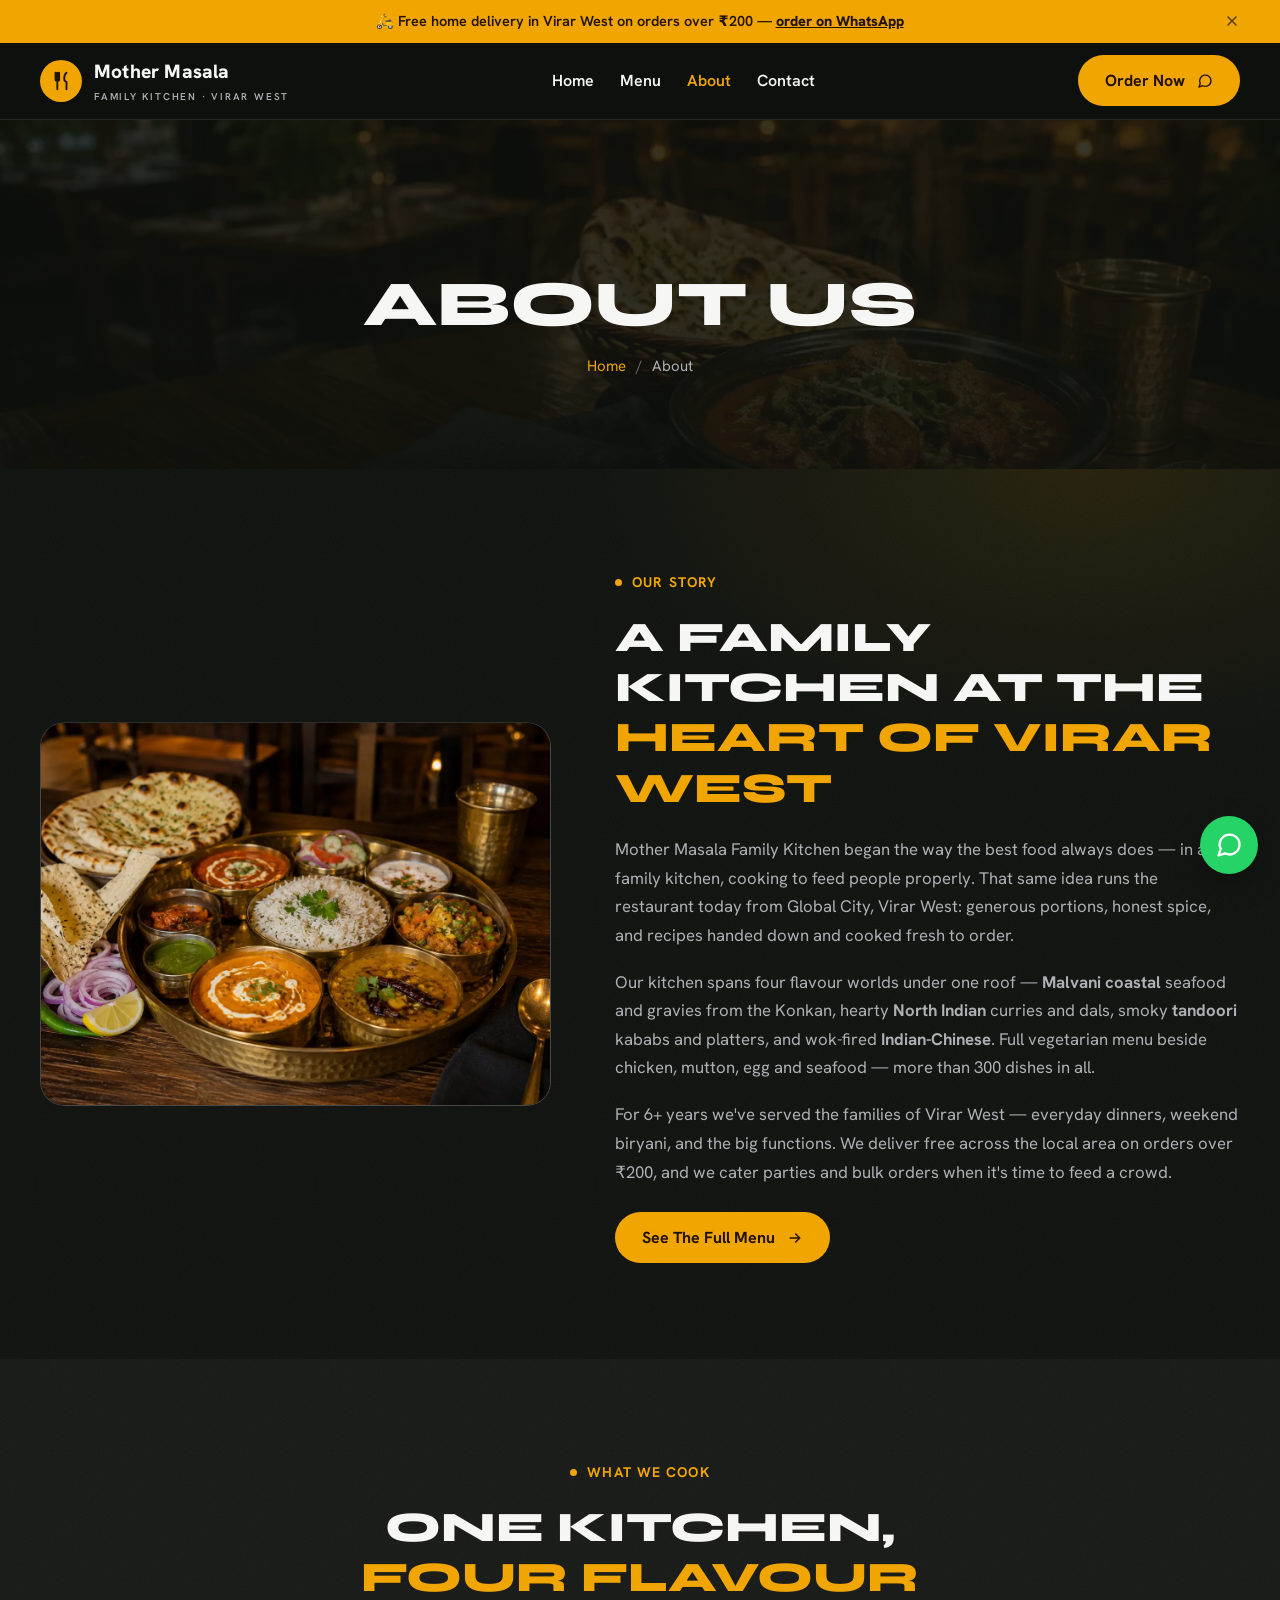
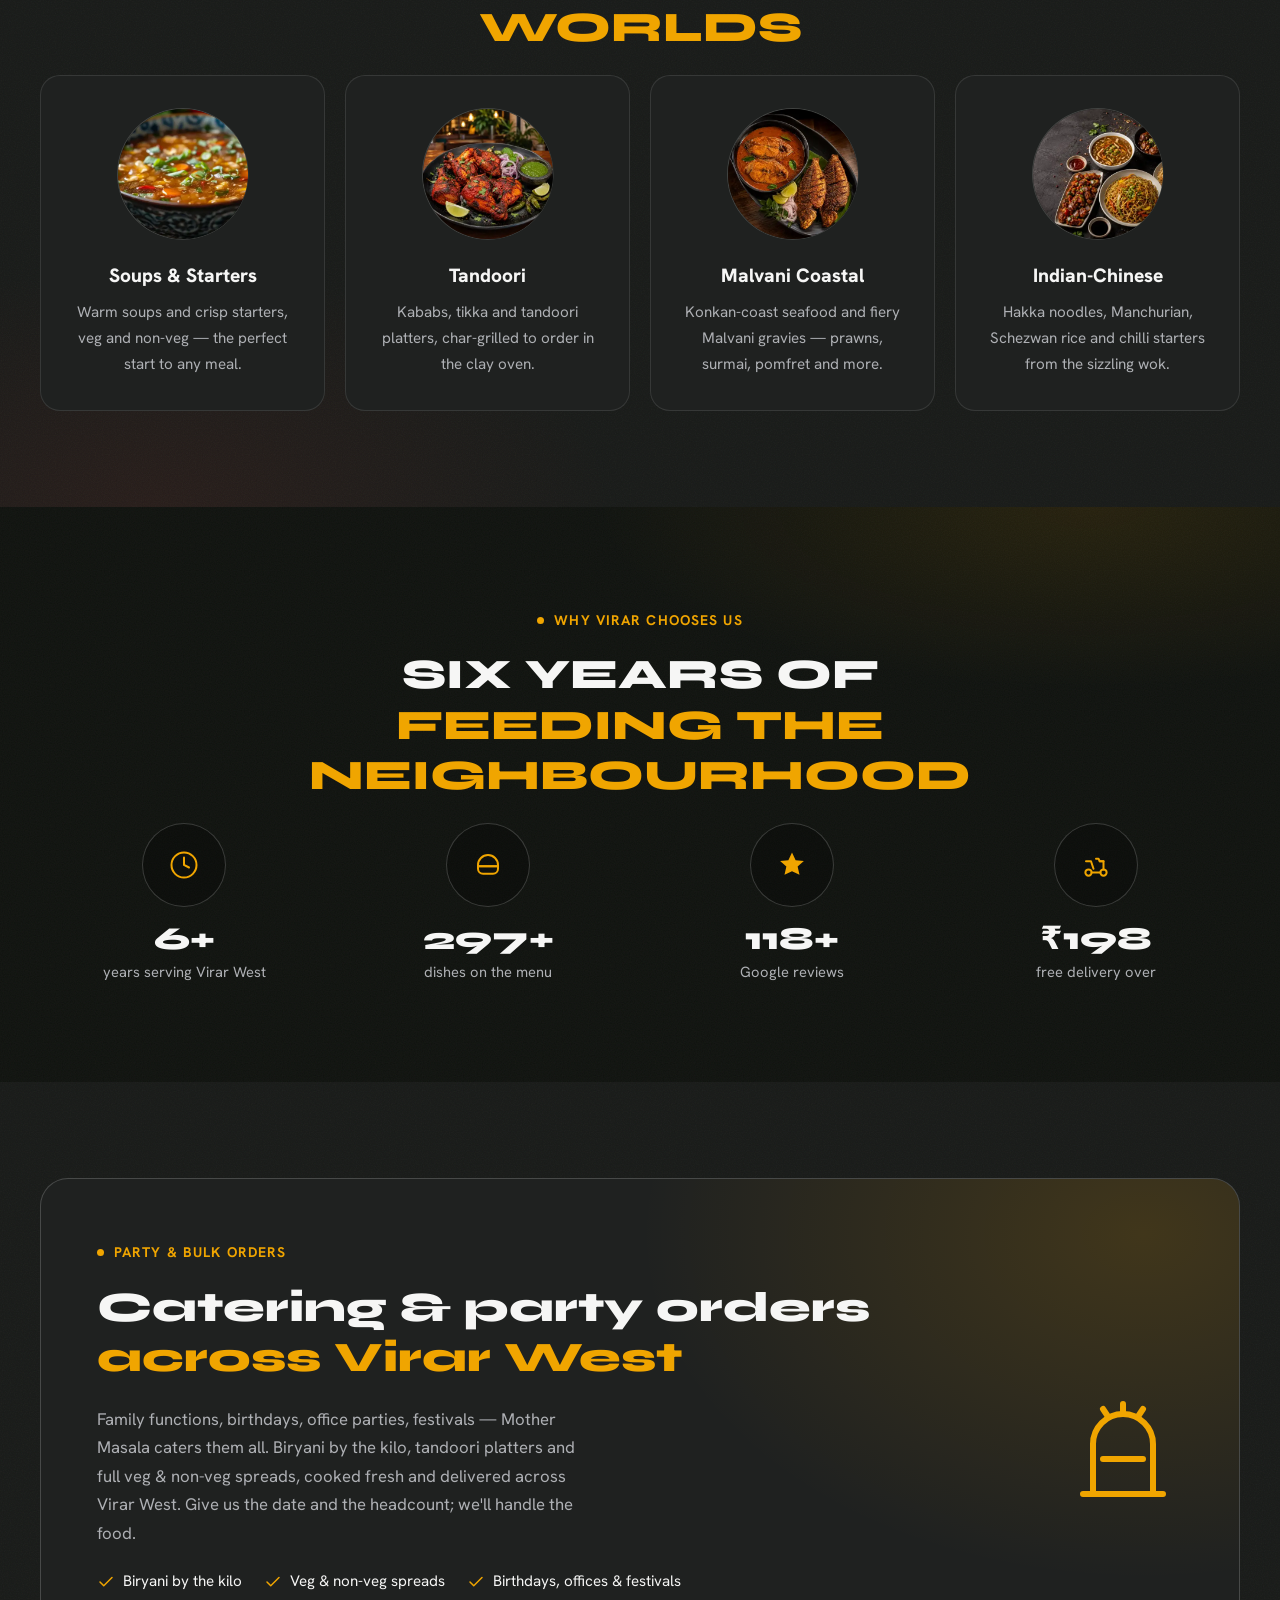
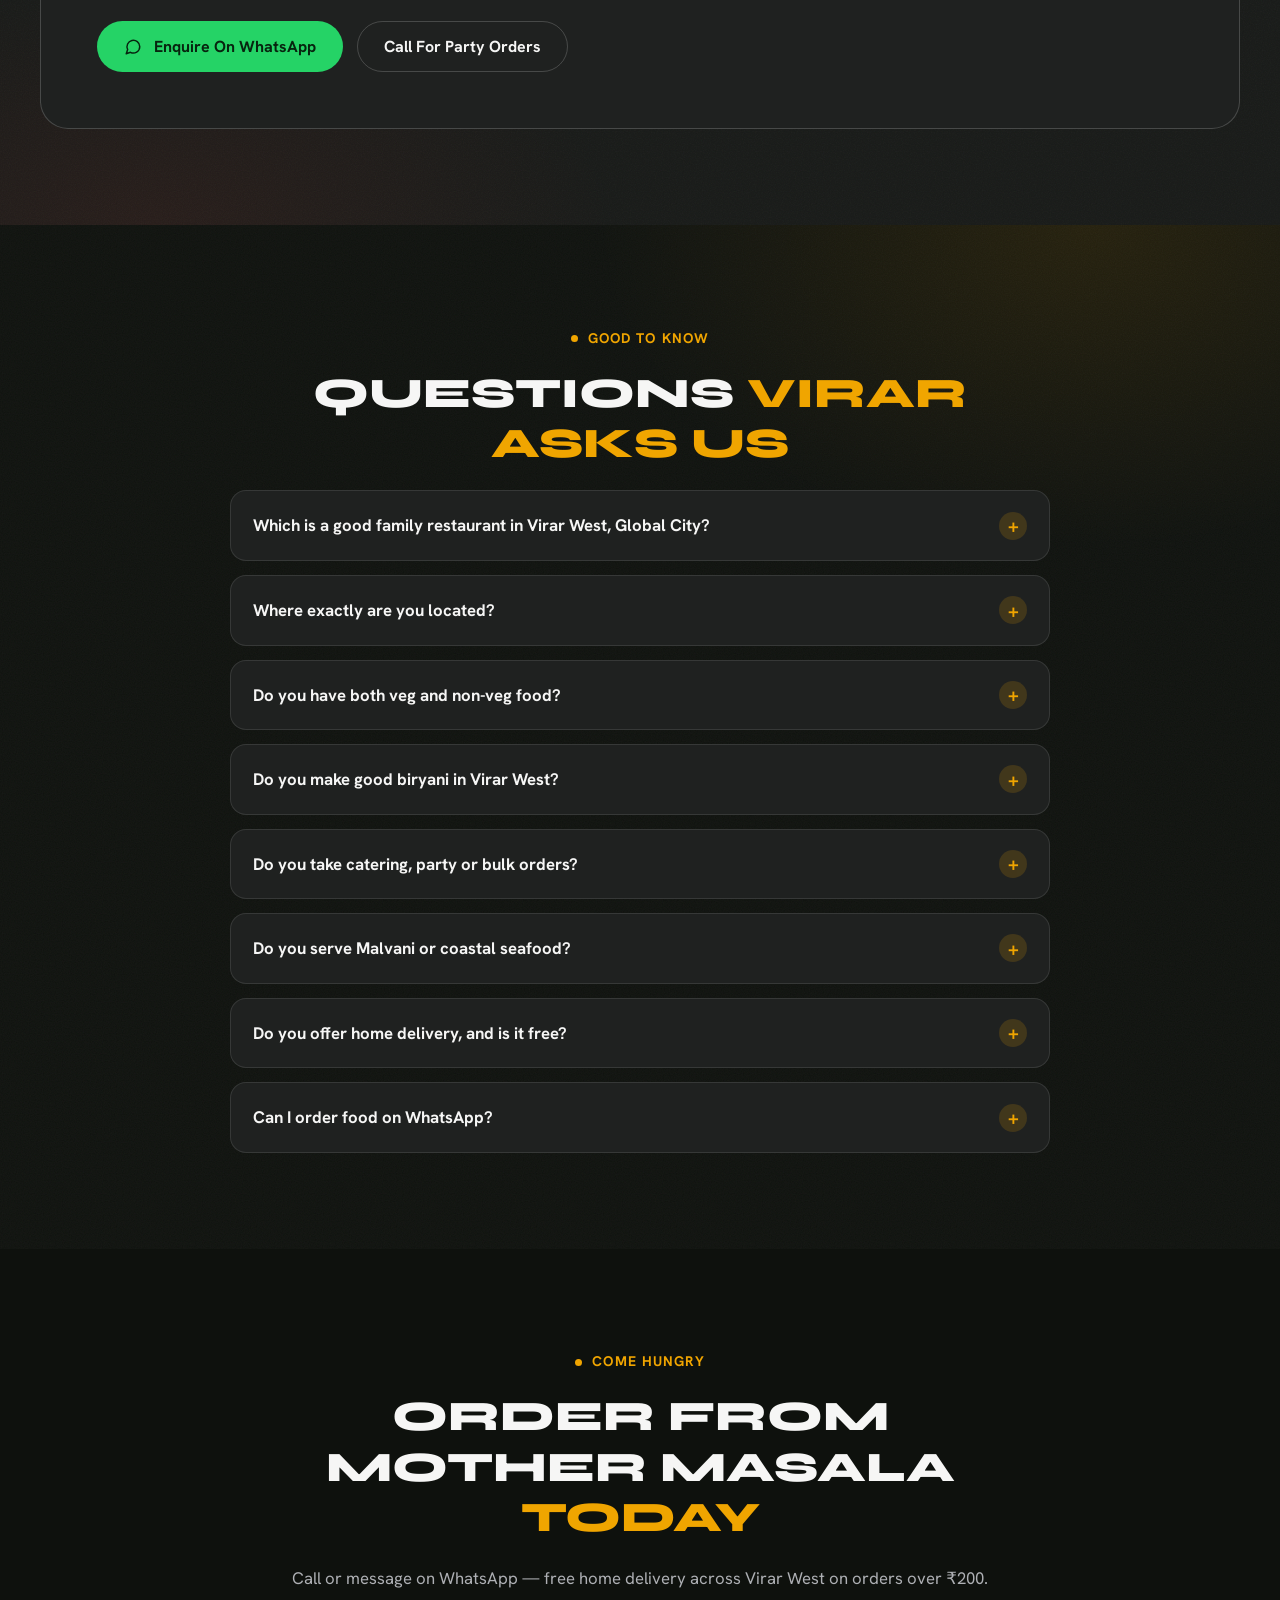
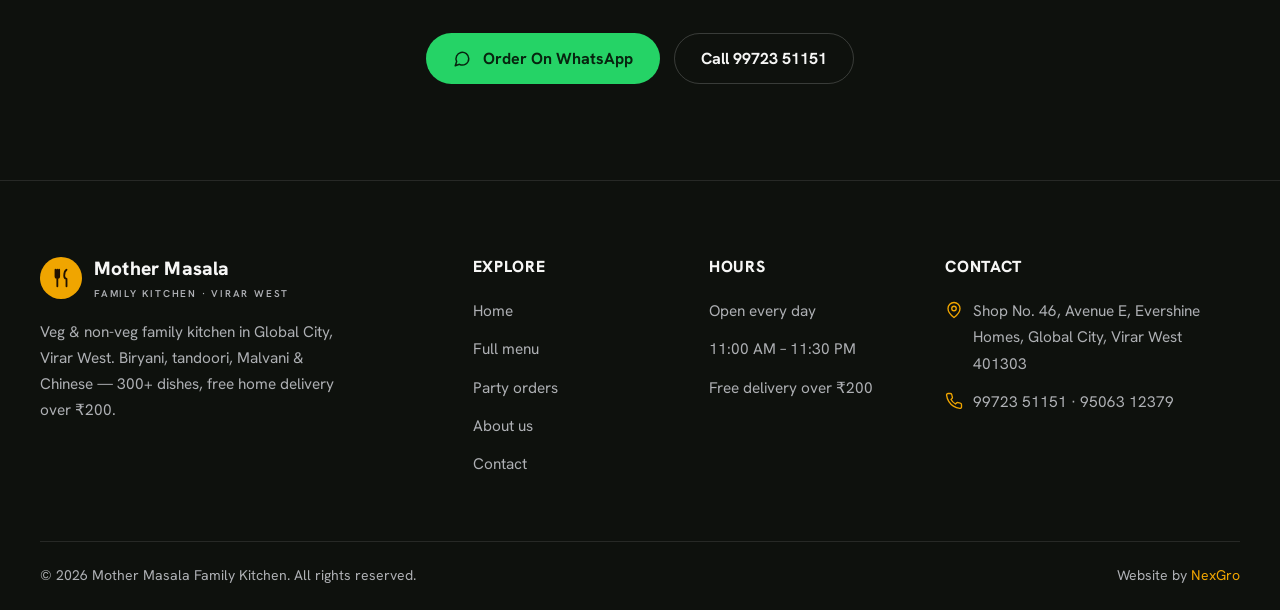
==== commit b07c0c0a: "Self-host fonts, clean image alt text, fix prohibited ARIA Fonts: the Google Fonts setup needed a DN" ====
--- a/about.html
+++ b/about.html
@@ -23,9 +23,8 @@
   <meta name="theme-color" content="#0e110d">
   <link rel="icon" type="image/png" href="assets/logo.png">
   <script>document.documentElement.classList.add('js')</script>
-  <link rel="preconnect" href="https://fonts.googleapis.com">
-  <link rel="preconnect" href="https://fonts.gstatic.com" crossorigin>
-  <link href="https://fonts.googleapis.com/css2?family=Hanken+Grotesk:wght@400..800&family=Syne:wght@700..800&display=swap" rel="stylesheet">
+  <link rel="preload" href="assets/fonts/syne-latin.woff2" as="font" type="font/woff2" crossorigin>
+  <link rel="preload" href="assets/fonts/hanken-grotesk-latin.woff2" as="font" type="font/woff2" crossorigin>
   <link rel="stylesheet" href="assets/css/style.css">
   <script type="application/ld+json">
   {
--- a/assets/css/style.css
+++ b/assets/css/style.css
@@ -2,6 +2,45 @@
    Warm Indian-restaurant palette on a dark premium base.
    Structure measured from Spicyhunt (Awaiken); all code original, recolored warm.
    Two hero color options: :root = Option A (saffron-led). body.palette-b = Option B (chili-red-led). */
+
+/* ============================== FONTS (self-hosted) ==============================
+   Served from our own origin instead of fonts.googleapis.com: the Google setup
+   cost an extra DNS+TLS handshake and a render-blocking CSS round-trip before the
+   font files were even discovered, so the face landed ~4.9s in and reflowed the
+   hero h1 (CLS 0.144). Latin + latin-ext subsets only; the rupee sign U+20B9 is
+   absent from every Google subset and falls back to a system glyph either way. */
+@font-face {
+  font-family: 'Hanken Grotesk';
+  font-style: normal;
+  font-weight: 400 800;
+  font-display: swap;
+  src: url('../fonts/hanken-grotesk-latin-ext.woff2') format('woff2');
+  unicode-range: U+0100-02BA, U+02BD-02C5, U+02C7-02CC, U+02CE-02D7, U+02DD-02FF, U+0304, U+0308, U+0329, U+1D00-1DBF, U+1E00-1E9F, U+1EF2-1EFF, U+2020, U+20A0-20AB, U+20AD-20C0, U+2113, U+2C60-2C7F, U+A720-A7FF;
+}
+@font-face {
+  font-family: 'Hanken Grotesk';
+  font-style: normal;
+  font-weight: 400 800;
+  font-display: swap;
+  src: url('../fonts/hanken-grotesk-latin.woff2') format('woff2');
+  unicode-range: U+0000-00FF, U+0131, U+0152-0153, U+02BB-02BC, U+02C6, U+02DA, U+02DC, U+0304, U+0308, U+0329, U+2000-206F, U+20AC, U+2122, U+2191, U+2193, U+2212, U+2215, U+FEFF, U+FFFD;
+}
+@font-face {
+  font-family: 'Syne';
+  font-style: normal;
+  font-weight: 700 800;
+  font-display: swap;
+  src: url('../fonts/syne-latin-ext.woff2') format('woff2');
+  unicode-range: U+0100-02BA, U+02BD-02C5, U+02C7-02CC, U+02CE-02D7, U+02DD-02FF, U+0304, U+0308, U+0329, U+1D00-1DBF, U+1E00-1E9F, U+1EF2-1EFF, U+2020, U+20A0-20AB, U+20AD-20C0, U+2113, U+2C60-2C7F, U+A720-A7FF;
+}
+@font-face {
+  font-family: 'Syne';
+  font-style: normal;
+  font-weight: 700 800;
+  font-display: swap;
+  src: url('../fonts/syne-latin.woff2') format('woff2');
+  unicode-range: U+0000-00FF, U+0131, U+0152-0153, U+02BB-02BC, U+02C6, U+02DA, U+02DC, U+0304, U+0308, U+0329, U+2000-206F, U+20AC, U+2122, U+2191, U+2193, U+2212, U+2215, U+FEFF, U+FFFD;
+}
 
 /* ============================== TOKENS ============================== */
 :root {
@@ -403,7 +442,10 @@
   html { scroll-behavior: smooth; }
   .js [data-fade] { opacity: 0; transform: translateY(30px); transition: opacity .6s ease, transform .6s ease; transition-delay: var(--stagger, 0s); }
   .js [data-fade].in-view { opacity: 1; transform: none; }
-  .wr { display: inline-block; max-width: 100%; opacity: 0; transform: translateY(.5em); transition: opacity .5s ease, transform .5s ease; }
+  /* inline-block + max-width caps the box, so a word longer than the line
+     (e.g. "NEIGHBOURHOOD" in an uppercase h2 at 390px) would spill past it and
+     widen the document — hyphenate, and hard-break anything hyphens can't fix. */
+  .wr { display: inline-block; max-width: 100%; overflow-wrap: break-word; hyphens: auto; opacity: 0; transform: translateY(.5em); transition: opacity .5s ease, transform .5s ease; }
   .wr-in { opacity: 1; transform: none; }
   .js [data-reveal] { clip-path: inset(0 100% 0 0 round var(--reveal-r, 24px)); transition: clip-path 1s cubic-bezier(.65,0,.25,1); }
   .js [data-reveal].in-view { clip-path: inset(0 0 0 0 round var(--reveal-r, 24px)); }
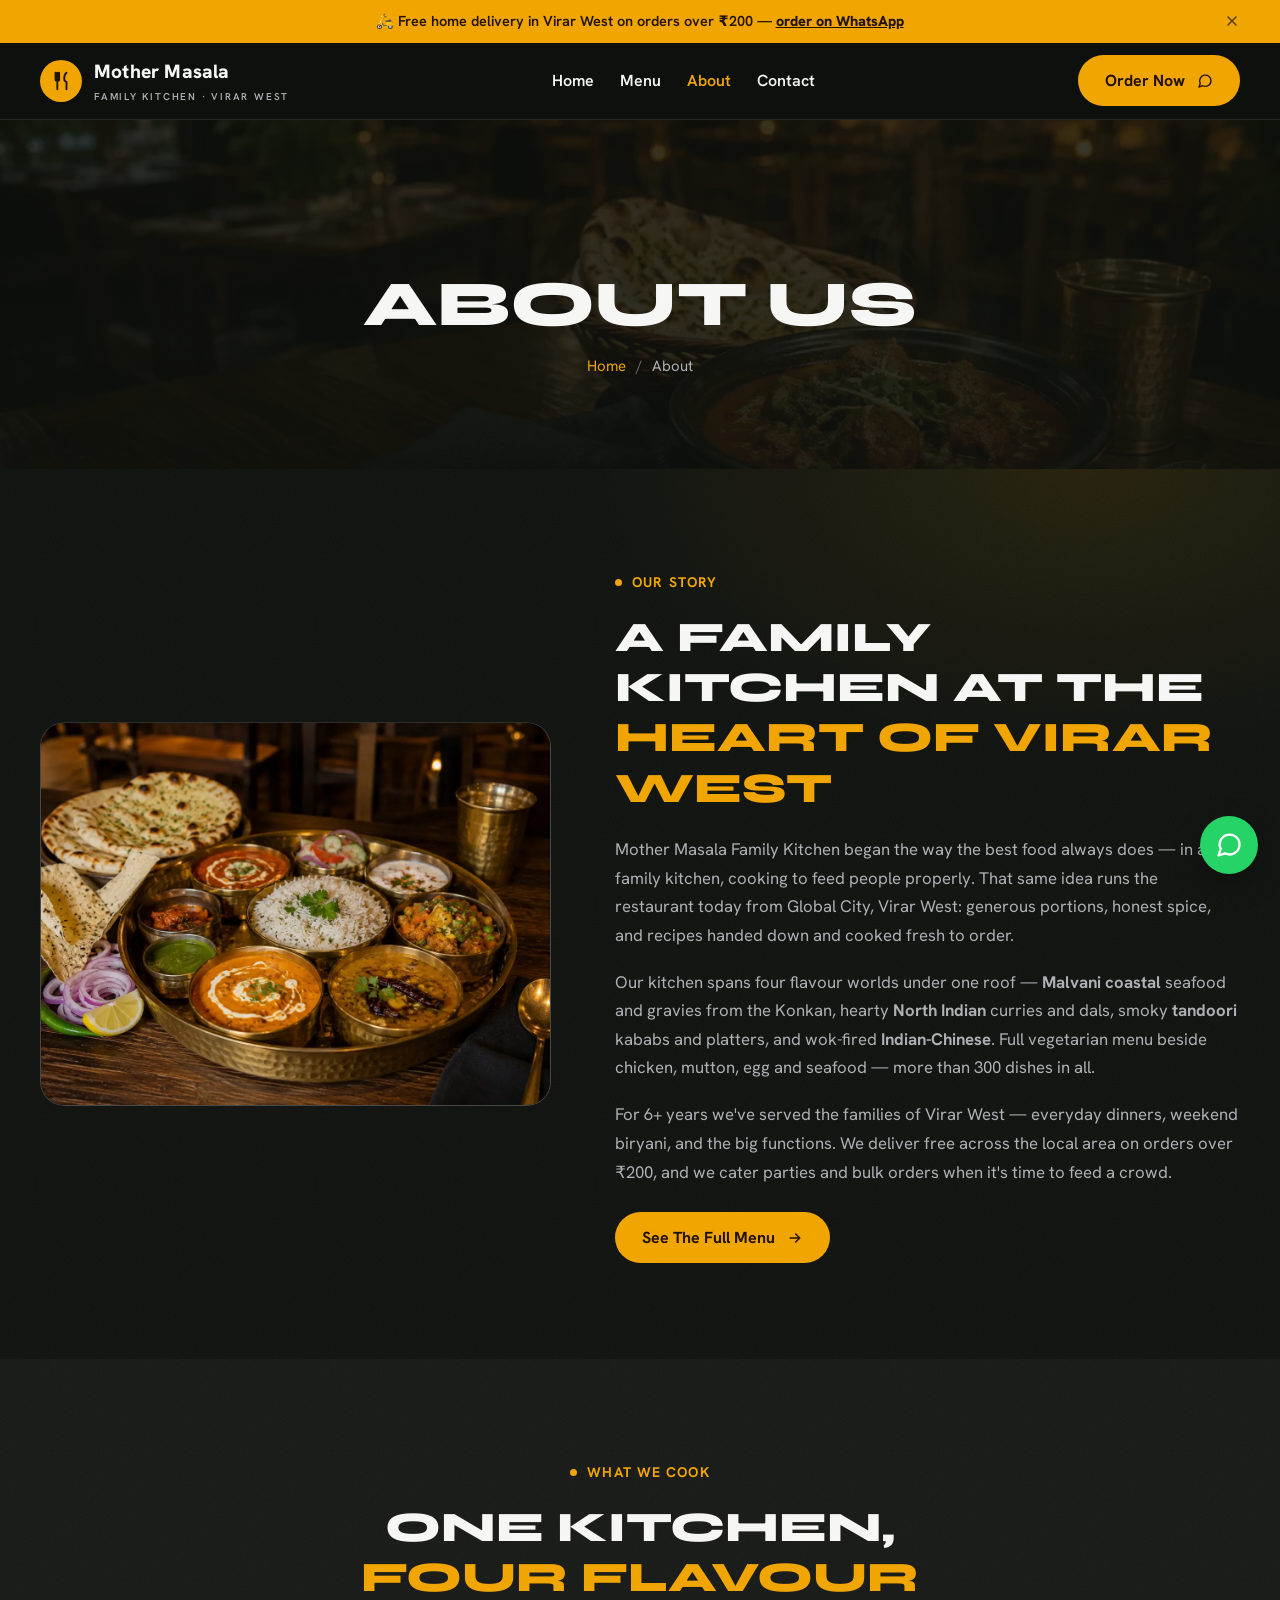
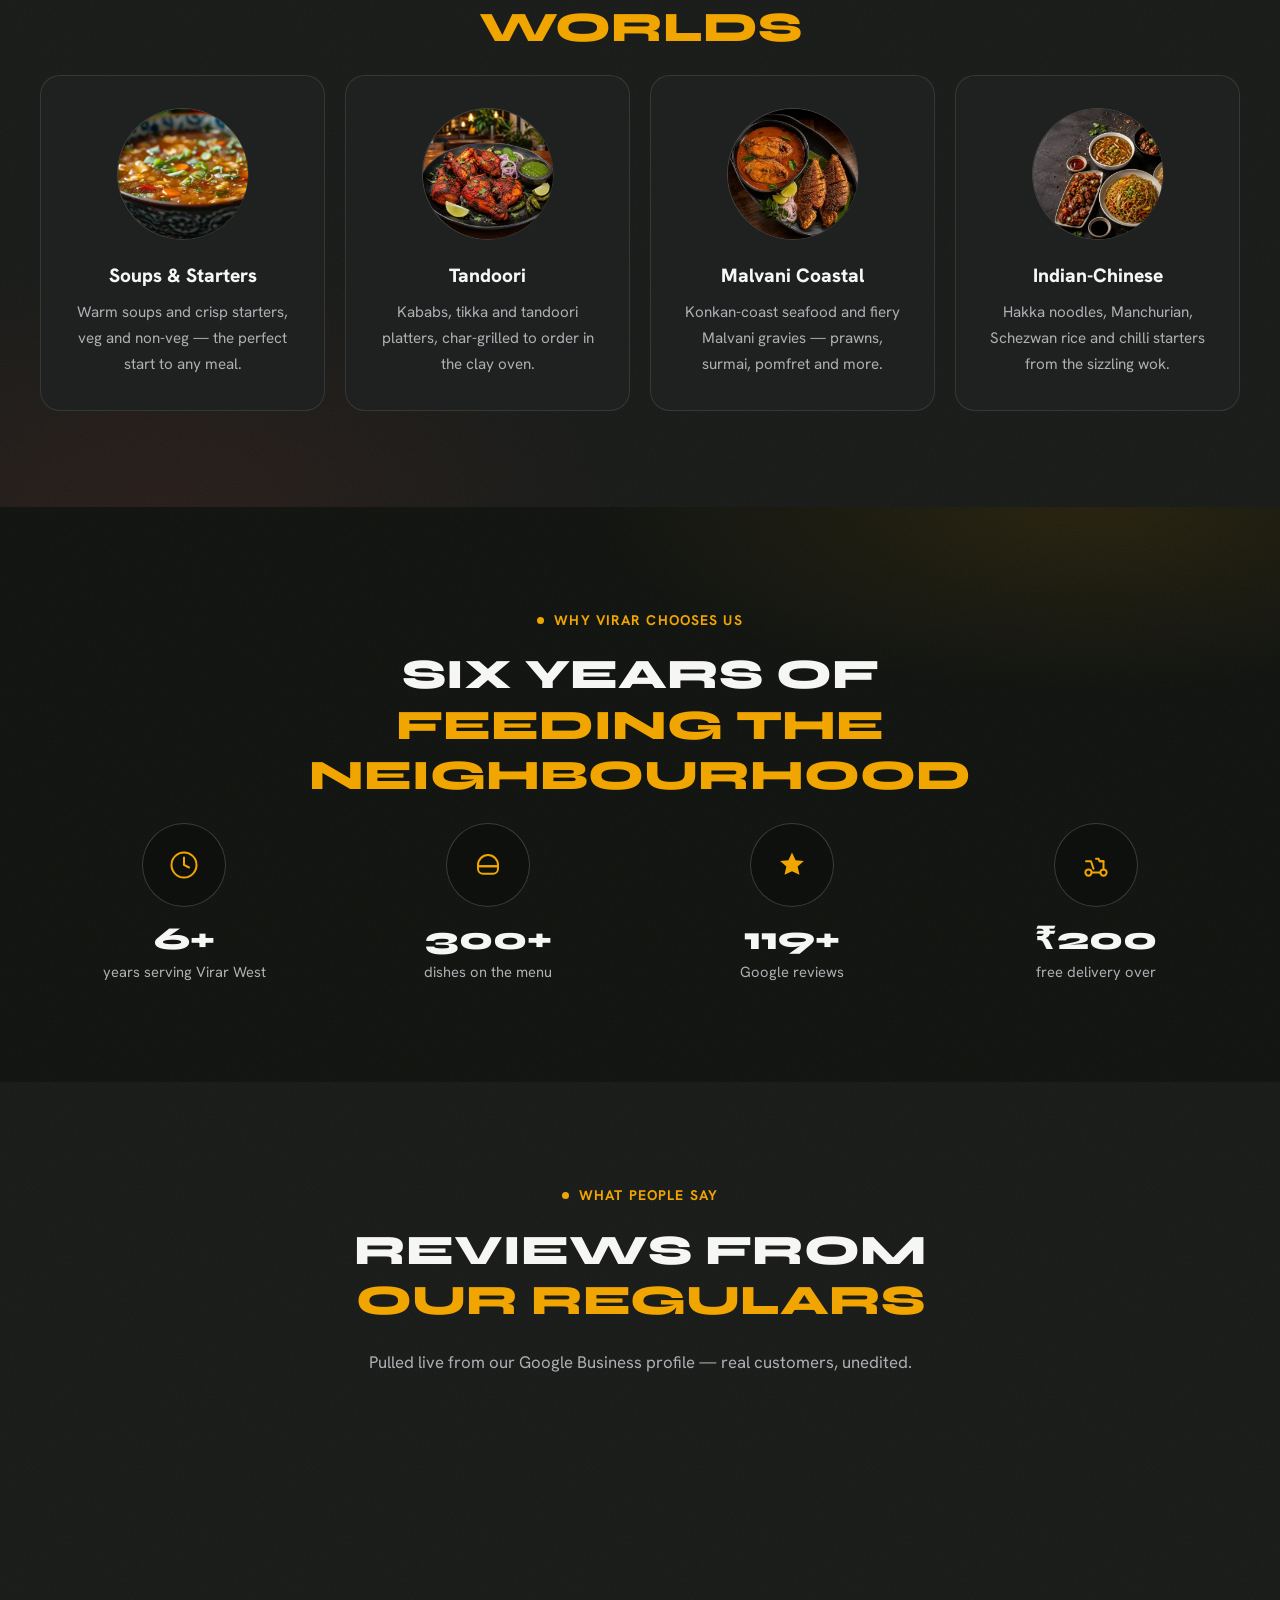
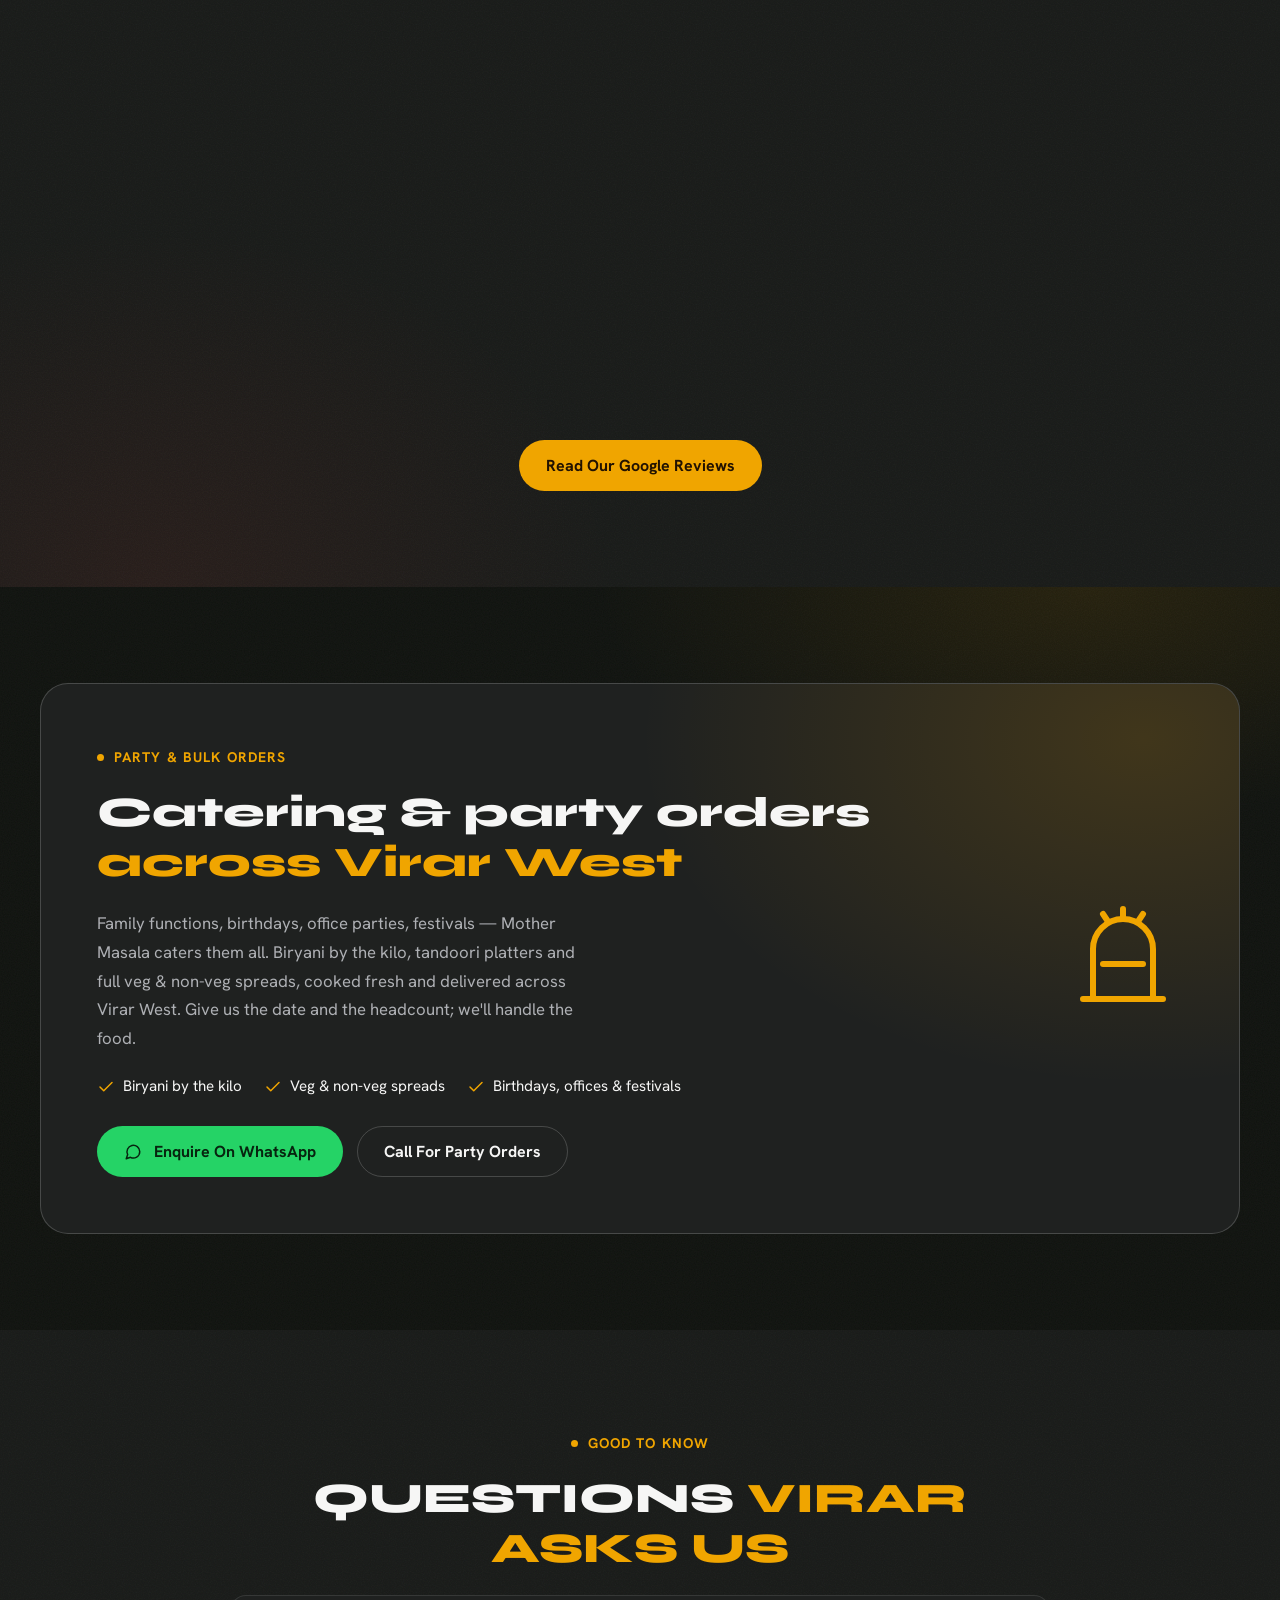
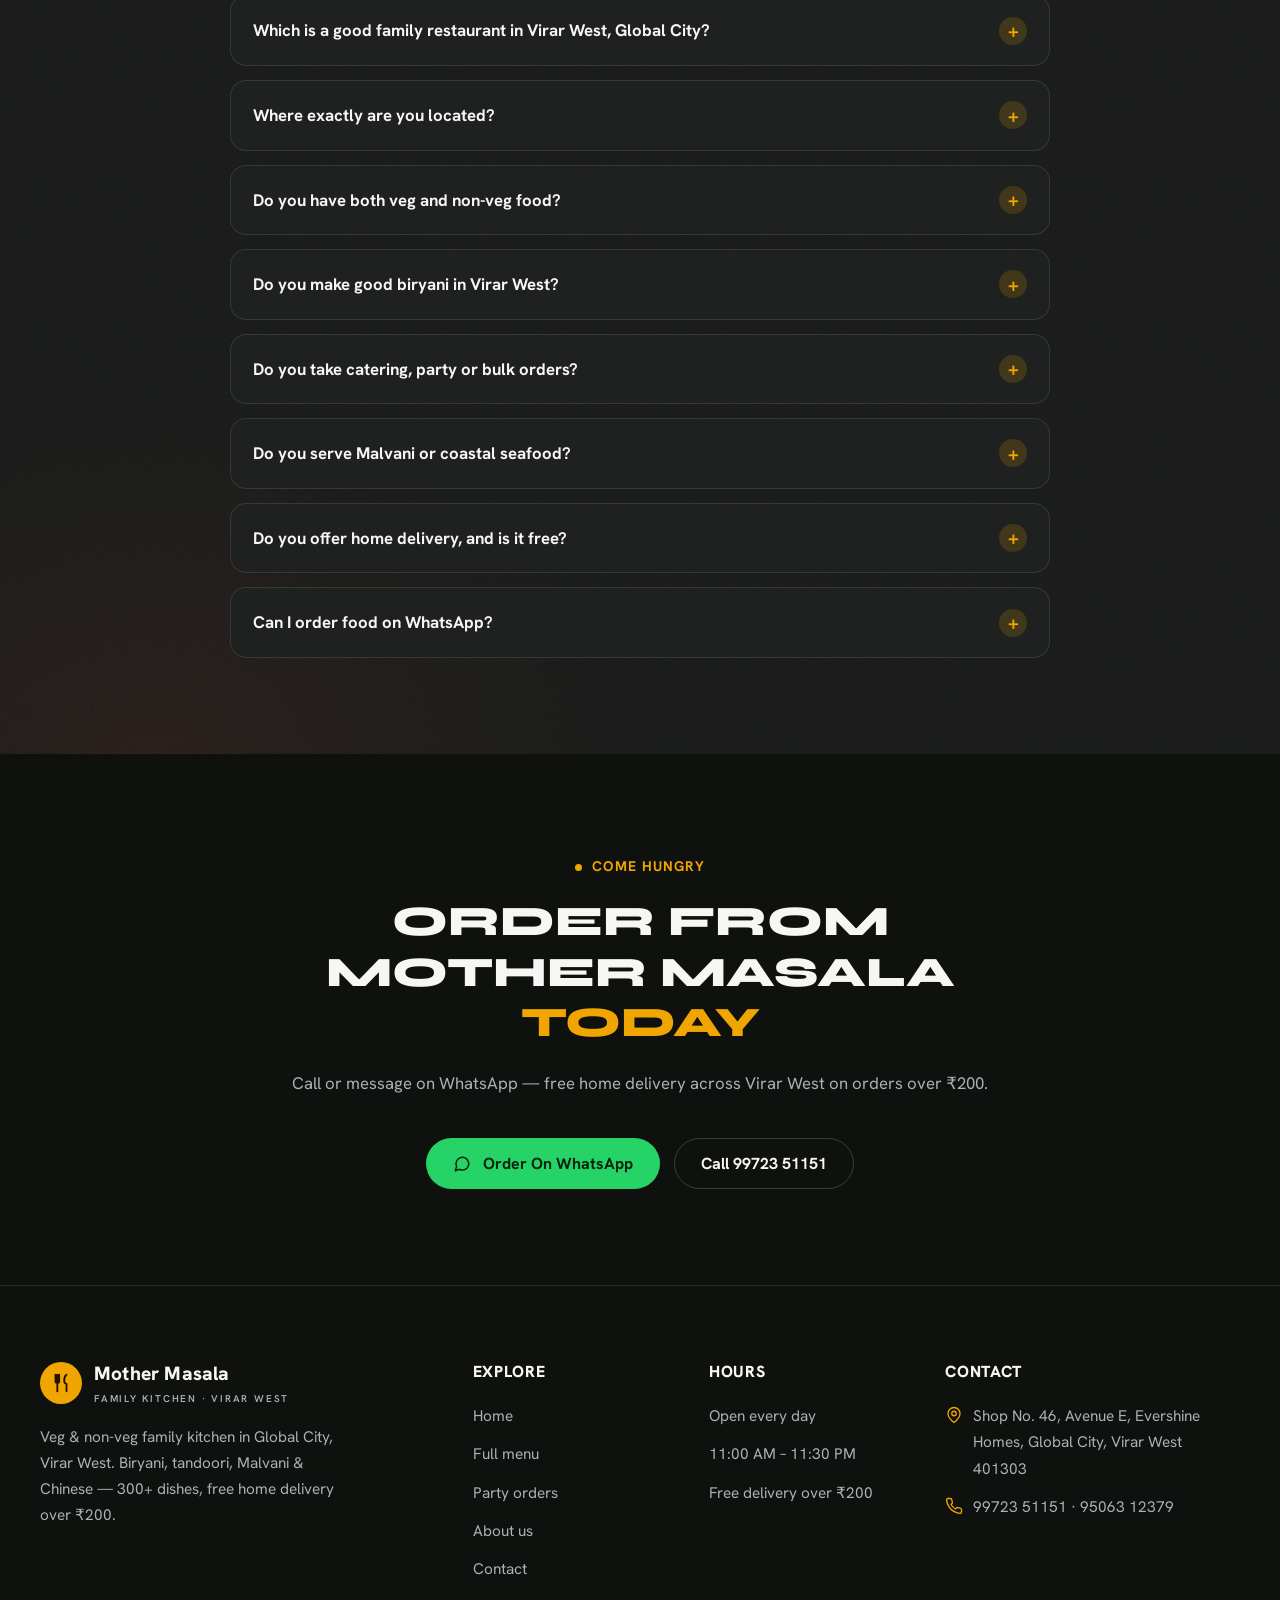
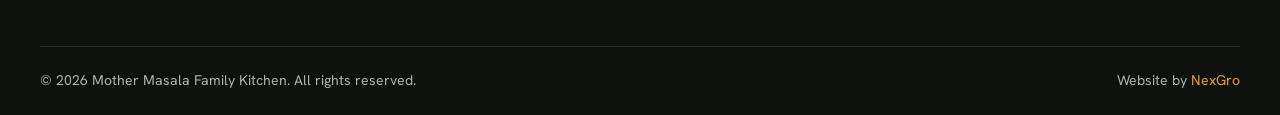
==== commit 465ab3ad: "Add Elfsight Google Reviews widget to home and about Replaces the dashed placeholder slot on the hom" ====
--- a/about.html
+++ b/about.html
@@ -133,8 +133,25 @@
       </div>
     </section>
 
+    <!-- real Google reviews (Elfsight) — proof sits right after the claims above -->
+    <section class="section reviews bg-warm-2" id="reviews">
+      <div class="container">
+        <div class="section-head center">
+          <span class="eyebrow">What people say</span>
+          <h2 data-word-reveal="scroll">Reviews from <span class="accent-word">our regulars</span></h2>
+          <p>Pulled live from our Google Business profile — real customers, unedited.</p>
+        </div>
+        <div class="reviews-widget" data-fade>
+          <div class="elfsight-app-8d48b7c0-699c-4741-833d-2c6f1a08a9bf" data-elfsight-app-lazy></div>
+        </div>
+        <div class="reviews-cta" data-fade>
+          <a class="btn btn-accent" href="https://www.google.com/maps/search/Mother+Masala+Family+Kitchen+Virar+West">Read our Google reviews</a>
+        </div>
+      </div>
+    </section>
+
     <!-- party / catering -->
-    <section class="section party bg-warm-2" id="party">
+    <section class="section party bg-warm" id="party">
       <div class="container">
         <div class="party-inner" data-fade>
           <div class="party-copy">
@@ -157,7 +174,7 @@
     </section>
 
     <!-- FAQ -->
-    <section class="section faq bg-warm">
+    <section class="section faq bg-warm-2">
       <div class="container">
         <div class="section-head center">
           <span class="eyebrow">Good to know</span>
@@ -235,5 +252,9 @@
       if (close) close.addEventListener('click', function () { document.body.classList.add('banner-dismissed'); });
     })();
   </script>
+
+  <!-- Elfsight platform — loads the reviews widget above. Async so it never blocks
+       render; the widget's own data-elfsight-app-lazy defers the fetch until scroll. -->
+  <script src="https://elfsightcdn.com/platform.js" async></script>
 </body>
 </html>
--- a/assets/css/style.css
+++ b/assets/css/style.css
@@ -391,11 +391,18 @@
 .stat-card { background: var(--card); border: 1px solid var(--line); border-radius: 20px; padding: 28px; text-align: center; }
 .stat-card .stat-num { font-size: 2.4rem; font-weight: 800; color: var(--accent); line-height: 1; display: inline-flex; align-items: center; gap: 6px; }
 .stat-card .stat-lbl { display: block; margin-top: 8px; color: var(--text); font-size: .95rem; }
-.reviews-embed {
-  background: var(--card); border: 1px dashed var(--line-strong); border-radius: 20px;
-  padding: 40px 28px; text-align: center;
-}
-.reviews-embed p { color: var(--text); margin-bottom: 20px; }
+/* Elfsight reviews widget container.
+   min-height reserves the slot before the lazy widget injects itself, so its arrival
+   does not push the rest of the page down (the site is at CLS 0 — keep it there).
+   Elfsight styles its own cards; we only own the box they sit in. */
+.reviews-widget {
+  max-width: 100%;
+  /* measured 551-588px across 360-1280px; reserve the tallest so the widget never
+     grows into the CTAs below it when it lazy-loads */
+  min-height: 590px;
+  margin-bottom: 34px;
+}
+.reviews-widget > div { max-width: 100%; }
 .reviews-cta { display: flex; flex-wrap: wrap; gap: 14px; justify-content: center; }
 
 /* ============================== LOCATION / MAP ============================== */
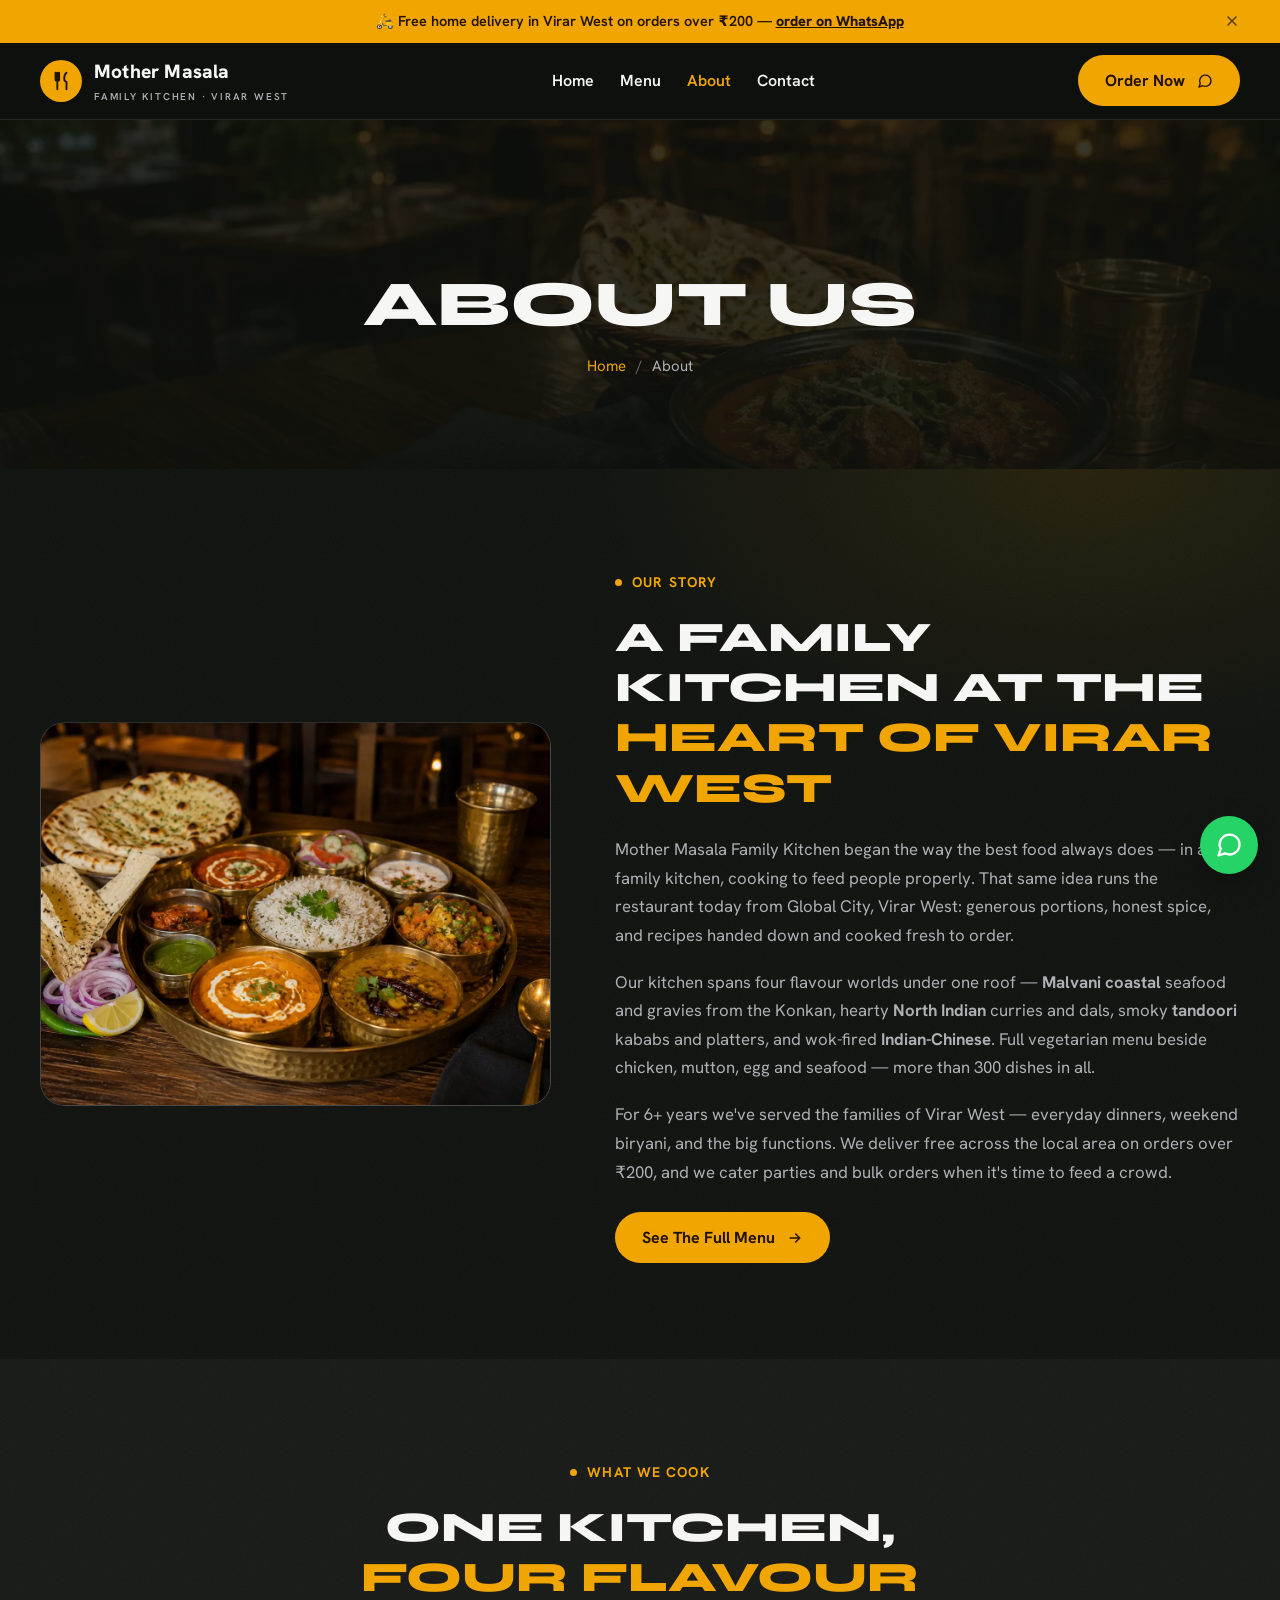
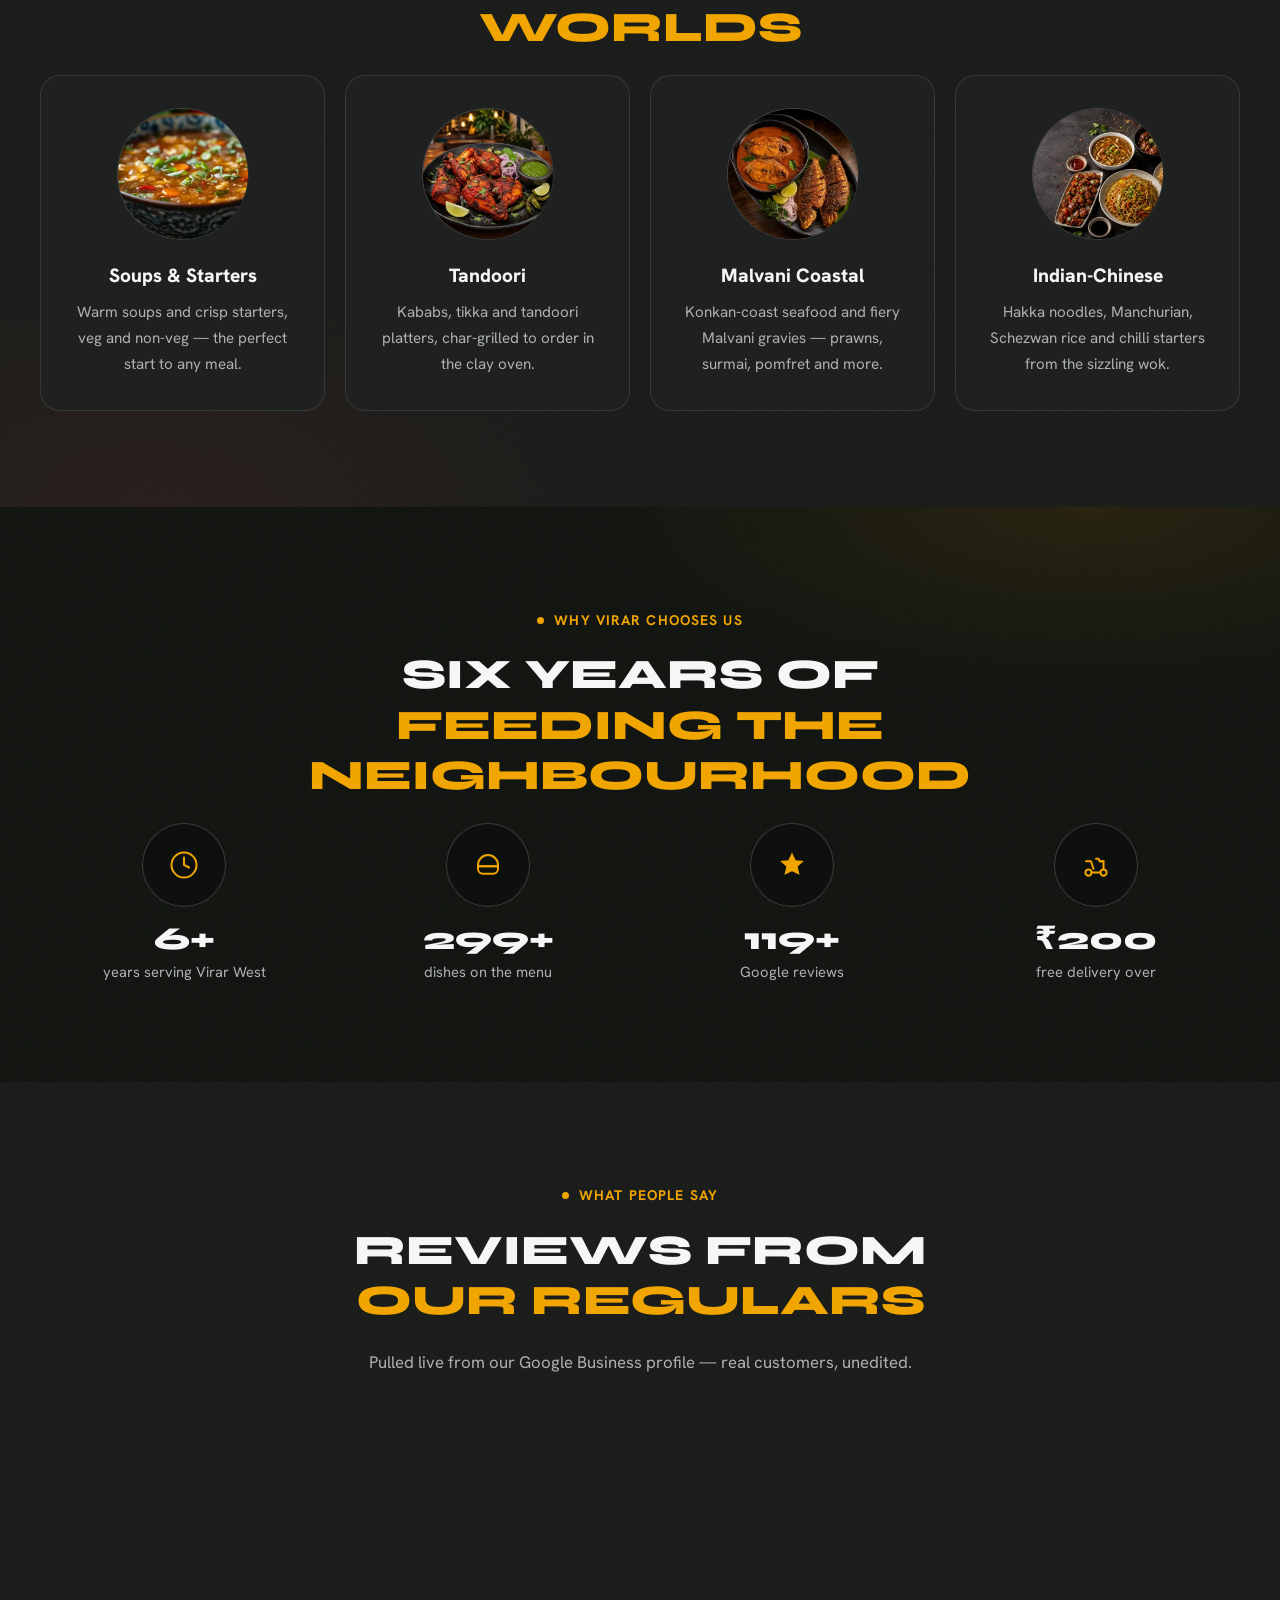
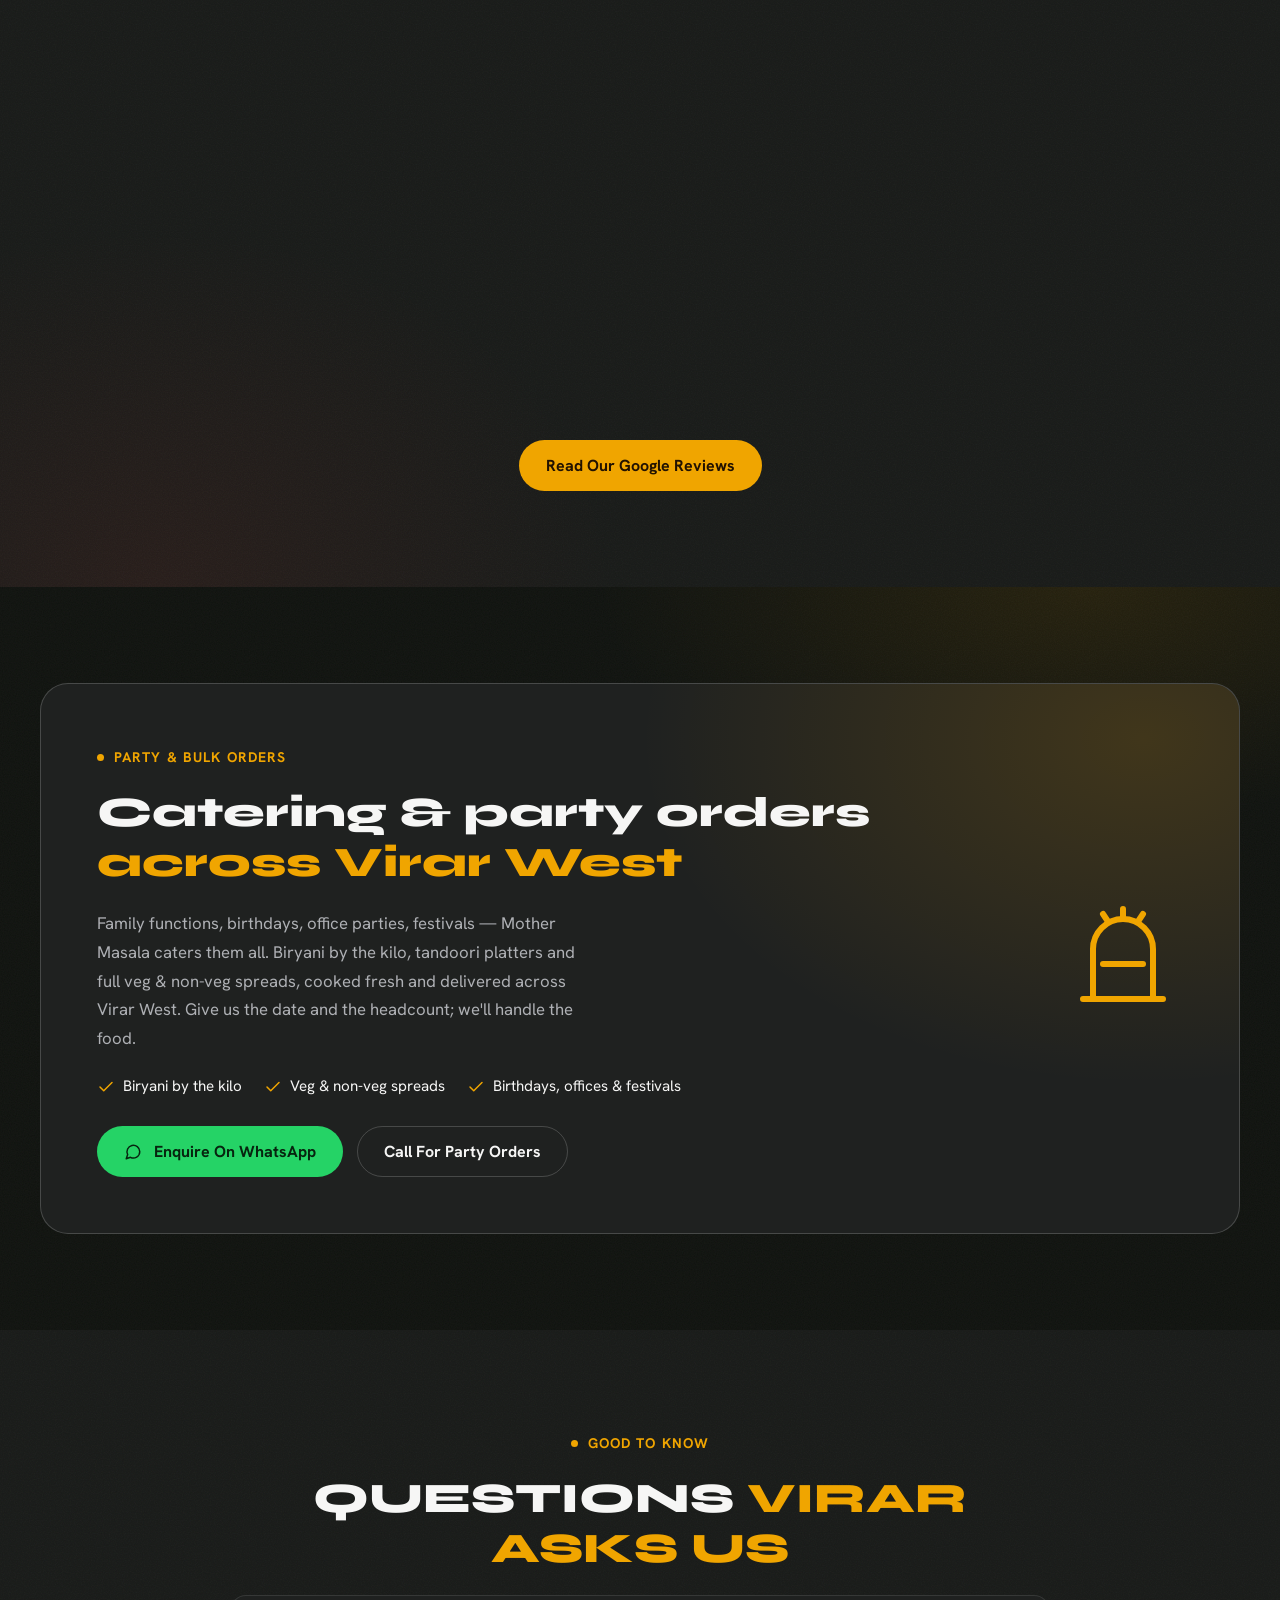
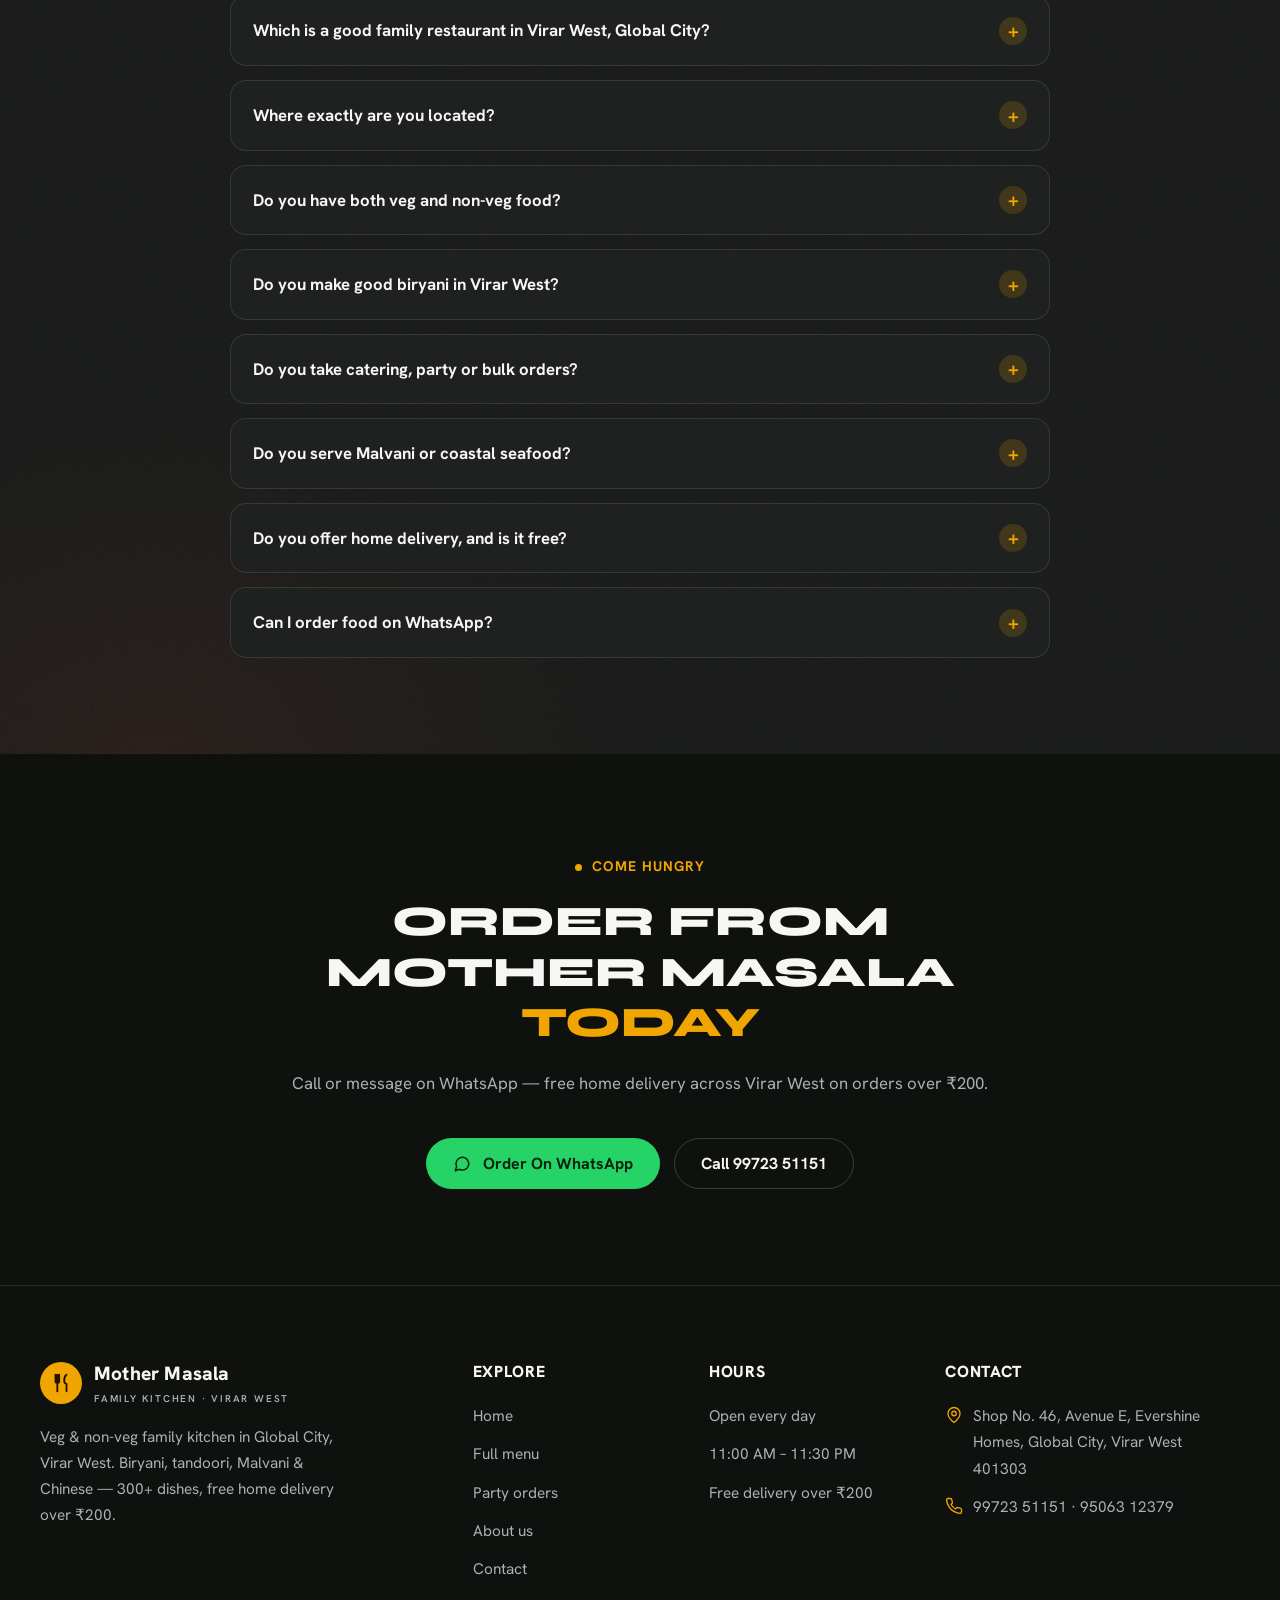
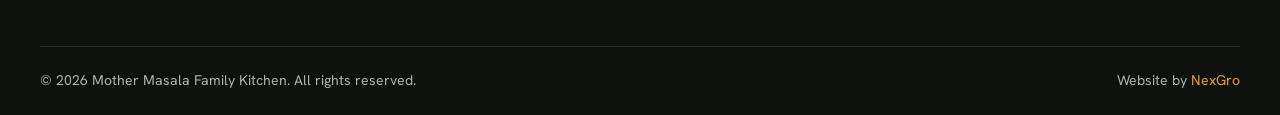
==== commit 189adda5: "Load Elfsight platform on first scroll instead of at page load async + data-elfsight-app-lazy only d" ====
--- a/about.html
+++ b/about.html
@@ -253,8 +253,41 @@
     })();
   </script>
 
-  <!-- Elfsight platform — loads the reviews widget above. Async so it never blocks
-       render; the widget's own data-elfsight-app-lazy defers the fetch until scroll. -->
-  <script src="https://elfsightcdn.com/platform.js" async></script>
+  <!-- Elfsight platform, kept off the initial page load.
+       data-elfsight-app-lazy defers the widget's data fetch but not platform.js
+       itself, which still parsed and executed on load and cost ~290ms of blocking
+       time (homepage Performance 93 -> 80). This injects it on the reader's first
+       scroll instead, so the cost lands after the page is interactive.
+
+       First scroll rather than "section in view": the widget needs ~3.5s from
+       injection to paint on a throttled phone, and the reviews block sits several
+       screens down. Waiting until it is nearly on screen left the reserved box
+       empty when the reader arrived. Any scroll is the earliest honest signal of
+       intent, and it still keeps the whole cost out of the load window.
+       .reviews-widget reserves the height either way, so a slow paint shows empty
+       space rather than shifting the page. -->
+  <script>
+    (function () {
+      var slot = document.querySelector('.reviews-widget');
+      if (!slot) return;
+      var done = false;
+      function load() {
+        if (done) return;
+        done = true;
+        window.removeEventListener('scroll', load);
+        window.removeEventListener('touchstart', load);
+        window.removeEventListener('pointerdown', load);
+        var s = document.createElement('script');
+        s.src = 'https://elfsightcdn.com/platform.js';
+        s.async = true;
+        document.body.appendChild(s);
+      }
+      window.addEventListener('scroll', load, { passive: true, once: true });
+      window.addEventListener('touchstart', load, { passive: true, once: true });
+      window.addEventListener('pointerdown', load, { passive: true, once: true });
+      // already on screen (short page or large viewport): nothing to wait for
+      if (slot.getBoundingClientRect().top < window.innerHeight + 200) load();
+    })();
+  </script>
 </body>
 </html>
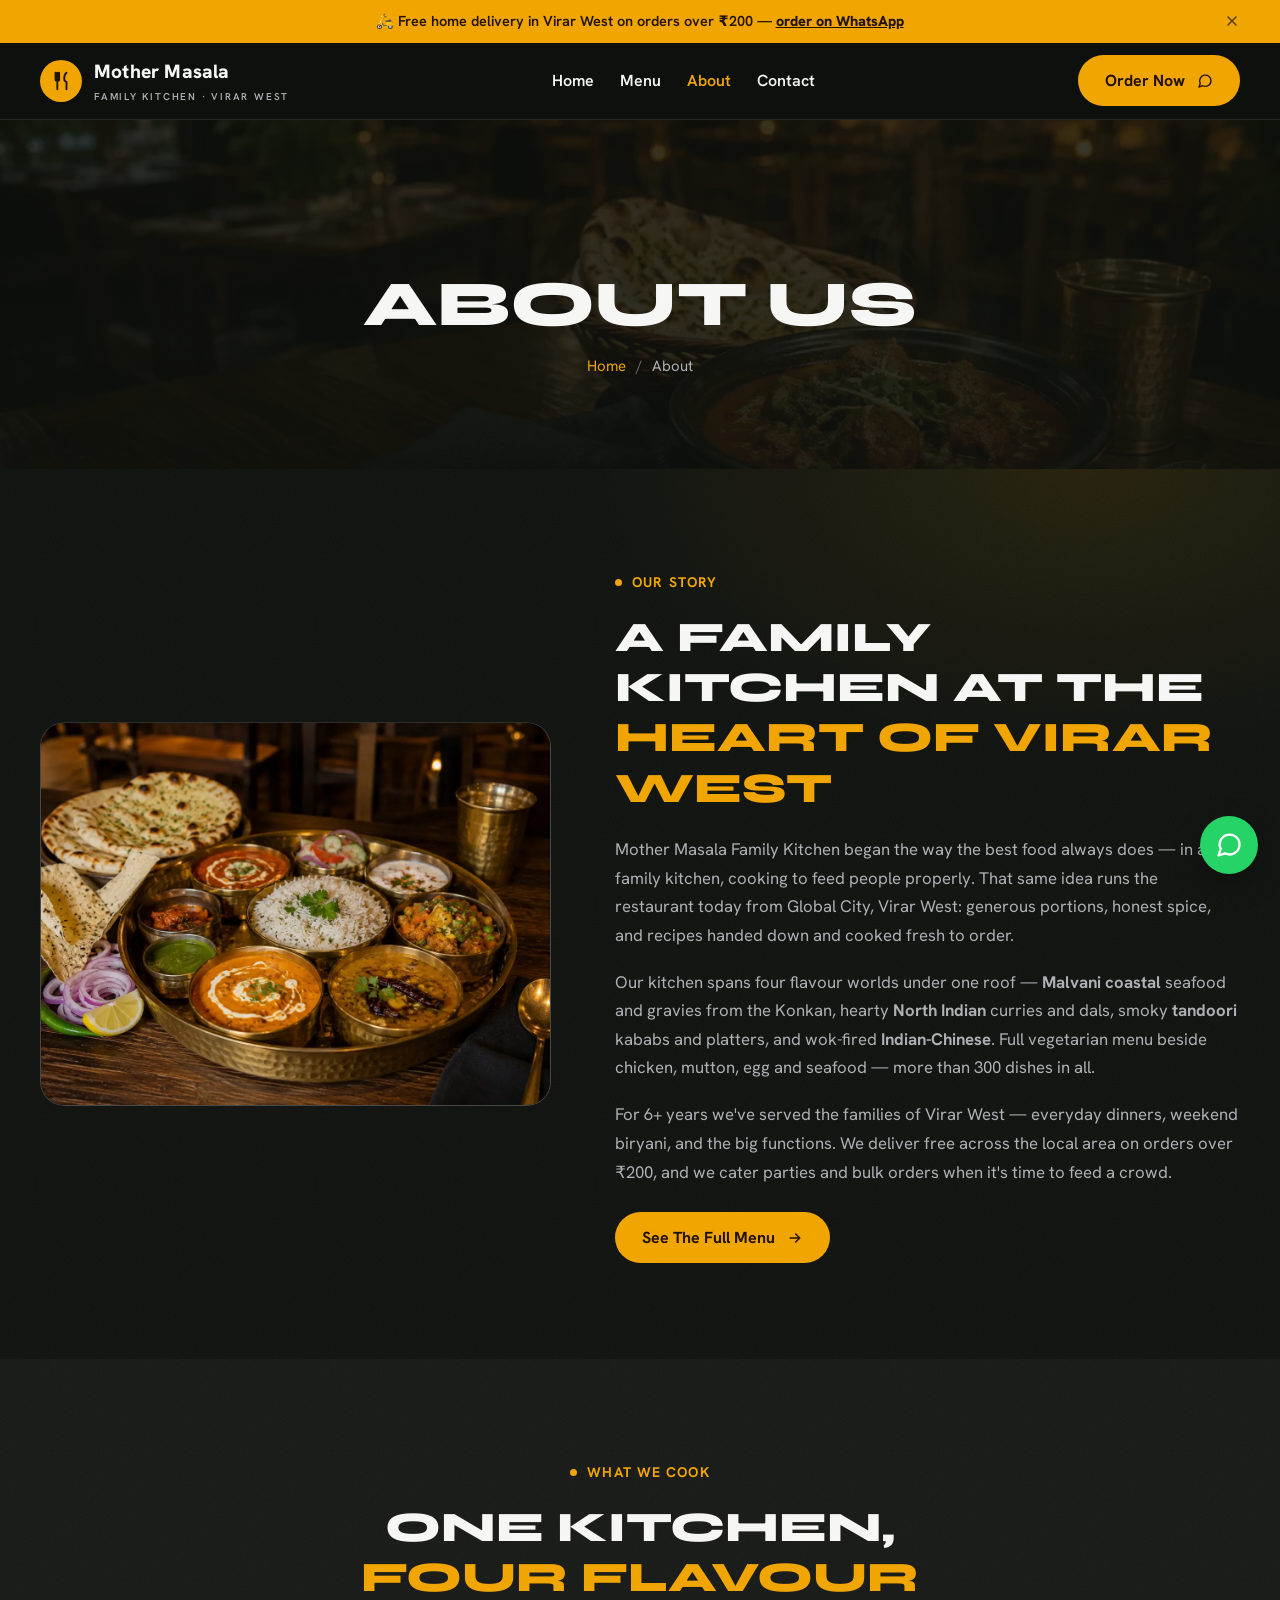
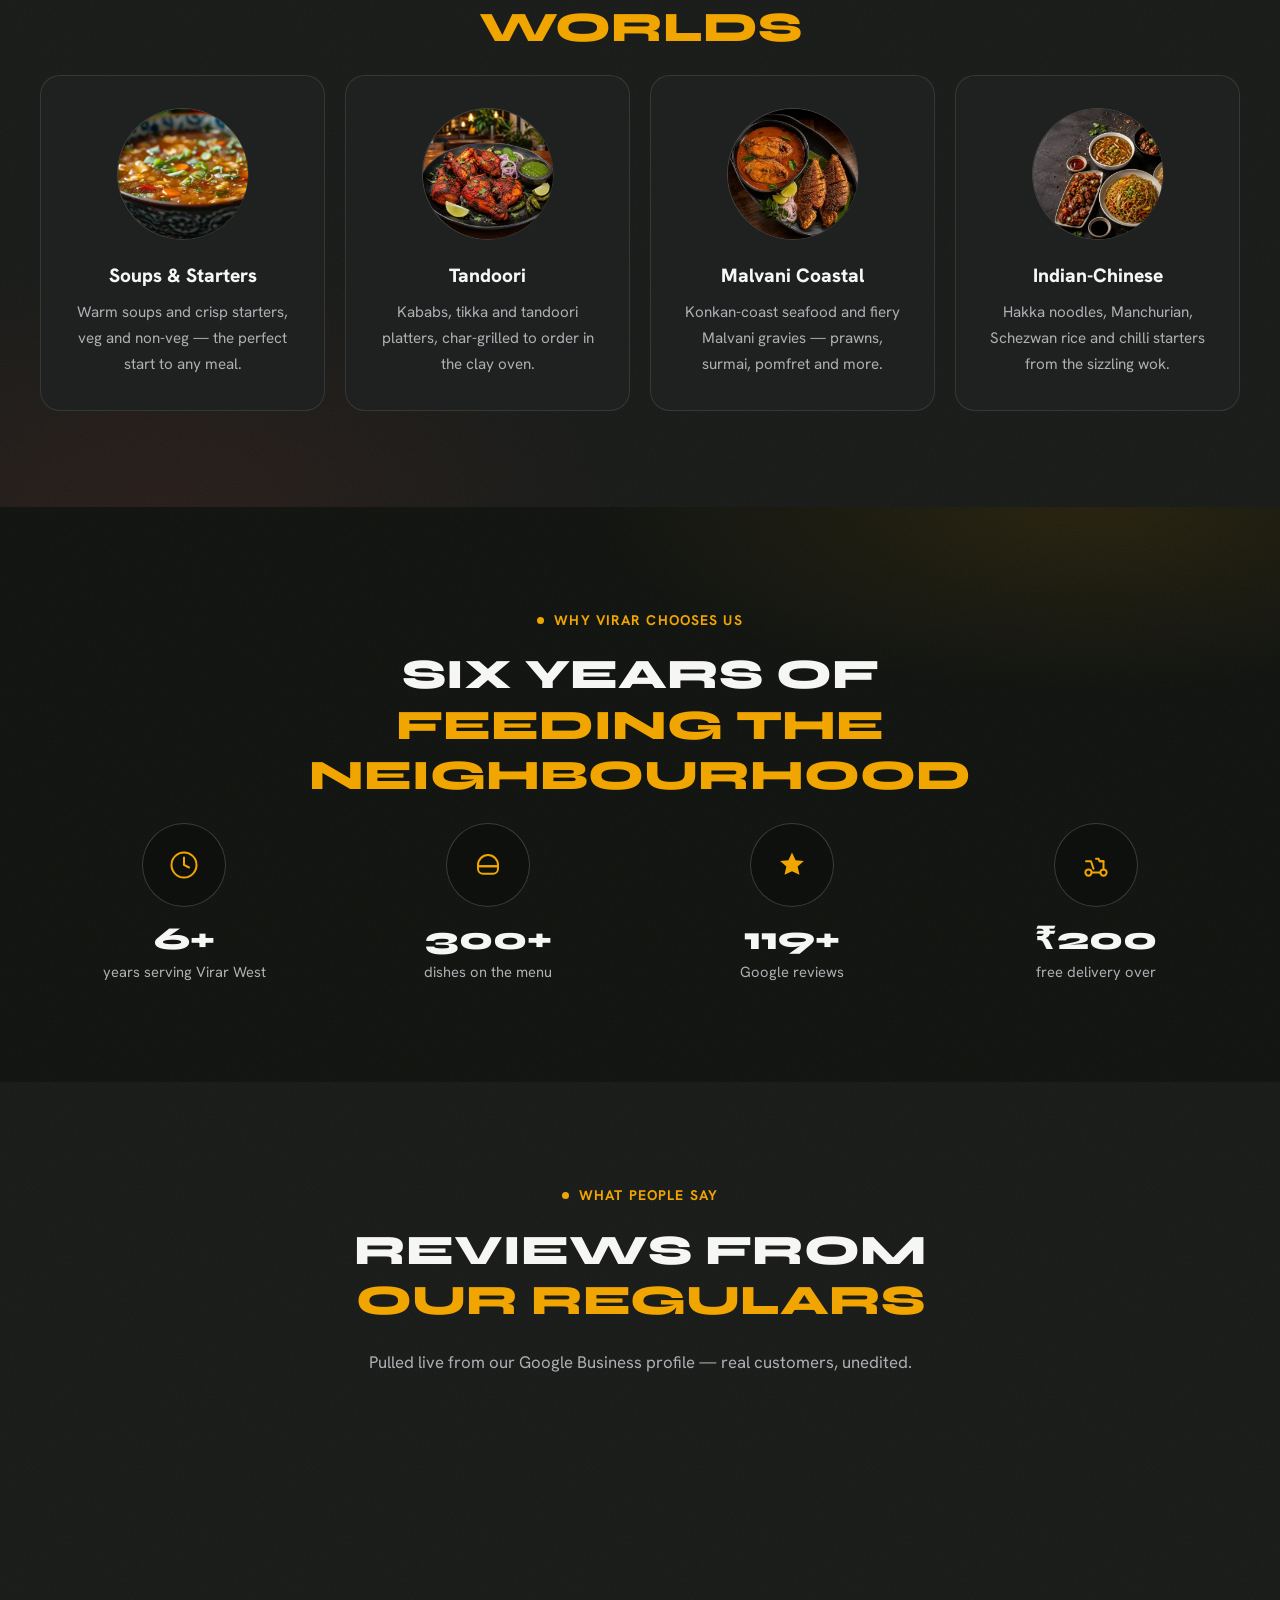
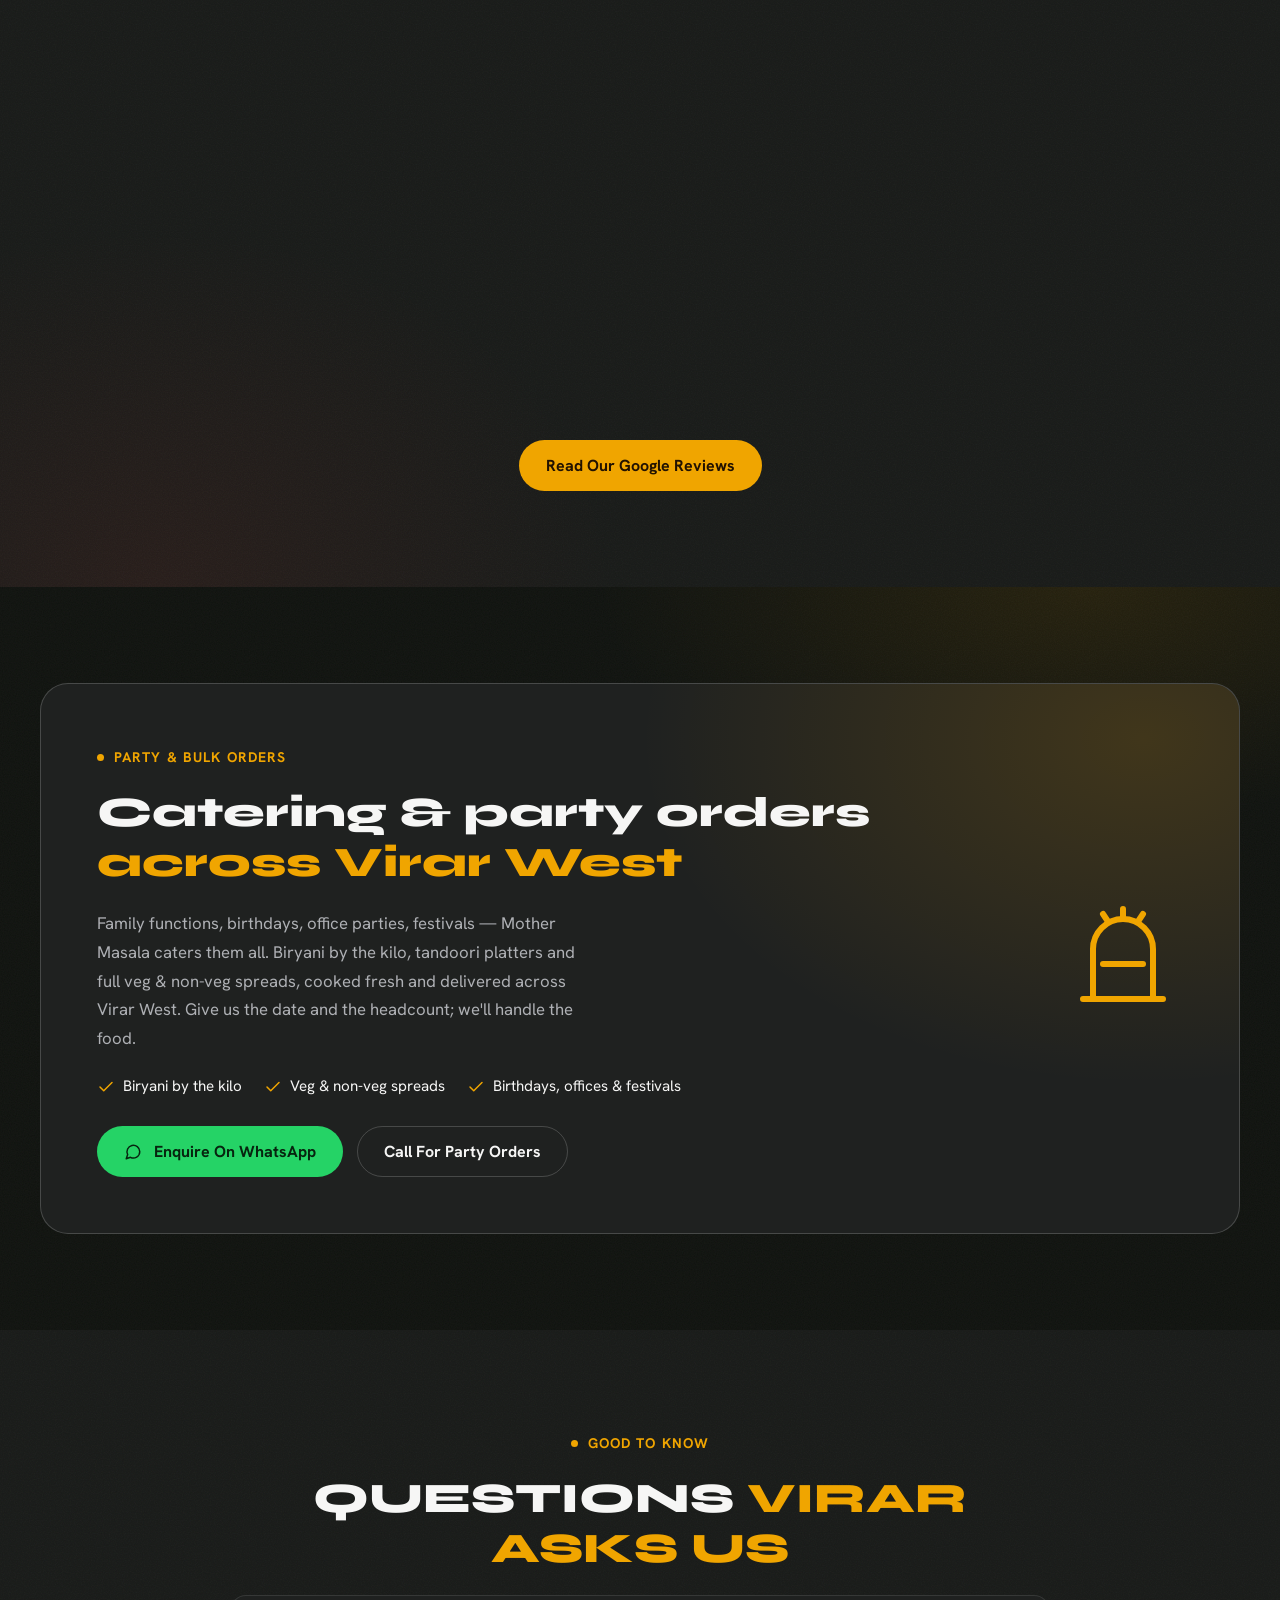
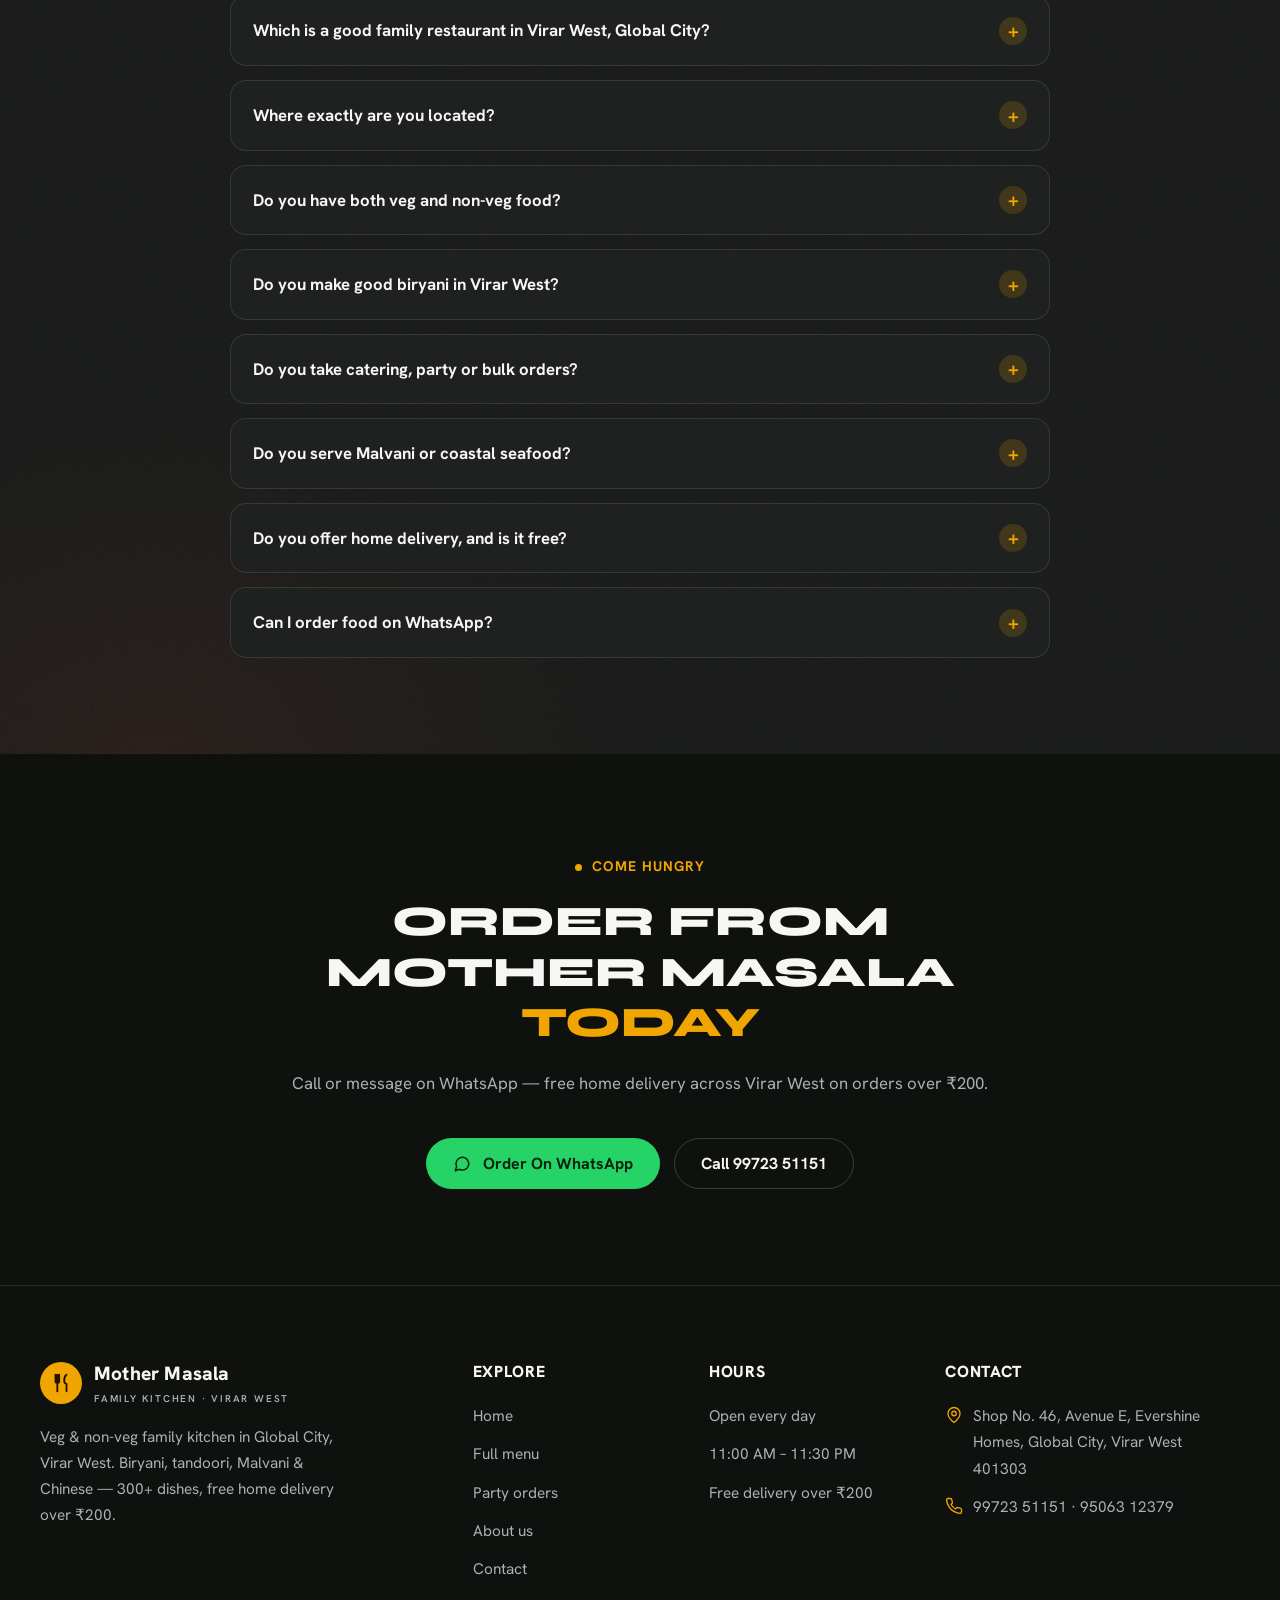
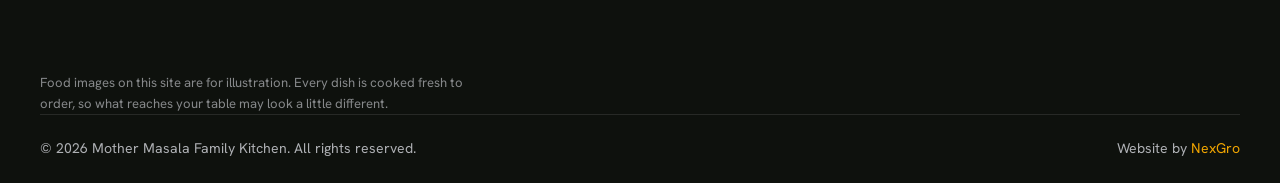
==== commit 197f2c01: "Replace per-image "Sample photo" badges with one footer disclaimer The badges were stamped on three " ====
--- a/about.html
+++ b/about.html
@@ -232,6 +232,7 @@
           </ul>
         </div>
       </div>
+      <p class="footer-note">Food images on this site are for illustration. Every dish is cooked fresh to order, so what reaches your table may look a little different.</p>
       <div class="footer-bottom"><p>© 2026 Mother Masala Family Kitchen. All rights reserved.</p><p>Website by <a href="#">NexGro</a></p></div>
     </div>
   </footer>
--- a/assets/css/style.css
+++ b/assets/css/style.css
@@ -284,14 +284,8 @@
 .hc-1 { top: 4%; right: -2%; }
 .hc-2 { bottom: 10%; left: -4%; }
 
-/* sample-photo label (stock placeholders awaiting real photos) */
-.photo-slot { position: relative; }
-.photo-slot::after {
-  content: "Sample photo"; position: absolute; left: 50%; bottom: 14px; transform: translateX(-50%);
-  font-size: 11px; font-weight: 700; letter-spacing: .1em; text-transform: uppercase;
-  color: #fff7ee; background: rgba(0, 0, 0, 0.55); padding: 4px 12px; border-radius: 20px; white-space: nowrap; z-index: 2;
-}
-.hero-pill.photo-slot::after { bottom: auto; top: 18px; } /* keep clear of the review badge */
+/* Per-image "Sample photo" badges removed — replaced by the single standing
+   disclaimer in the footer (.footer-note), which covers every image on the site. */
 .review-badge {
   position: absolute; left: -6px; bottom: 30px; z-index: 2;
   background: var(--card); border: 1px solid var(--line-strong); border-radius: 16px;
@@ -430,6 +424,8 @@
 .footer-list li { margin-bottom: 12px; }
 .footer-contact li { display: flex; gap: 10px; margin-bottom: 12px; }
 .footer-contact svg { color: var(--accent); flex: none; margin-top: 3px; }
+/* standing image disclaimer — replaces the old per-image "Sample photo" badges */
+.footer-note { margin: 0; padding-top: 26px; font-size: .82rem; line-height: 1.6; color: var(--text); opacity: .75; max-width: 62ch; }
 .footer-bottom { border-top: 1px solid var(--line); padding: 22px 0; display: flex; flex-wrap: wrap; gap: 8px 24px; justify-content: space-between; font-size: .88rem; }
 .footer-bottom p { margin: 0; }
 .footer-bottom a { color: var(--accent); }
